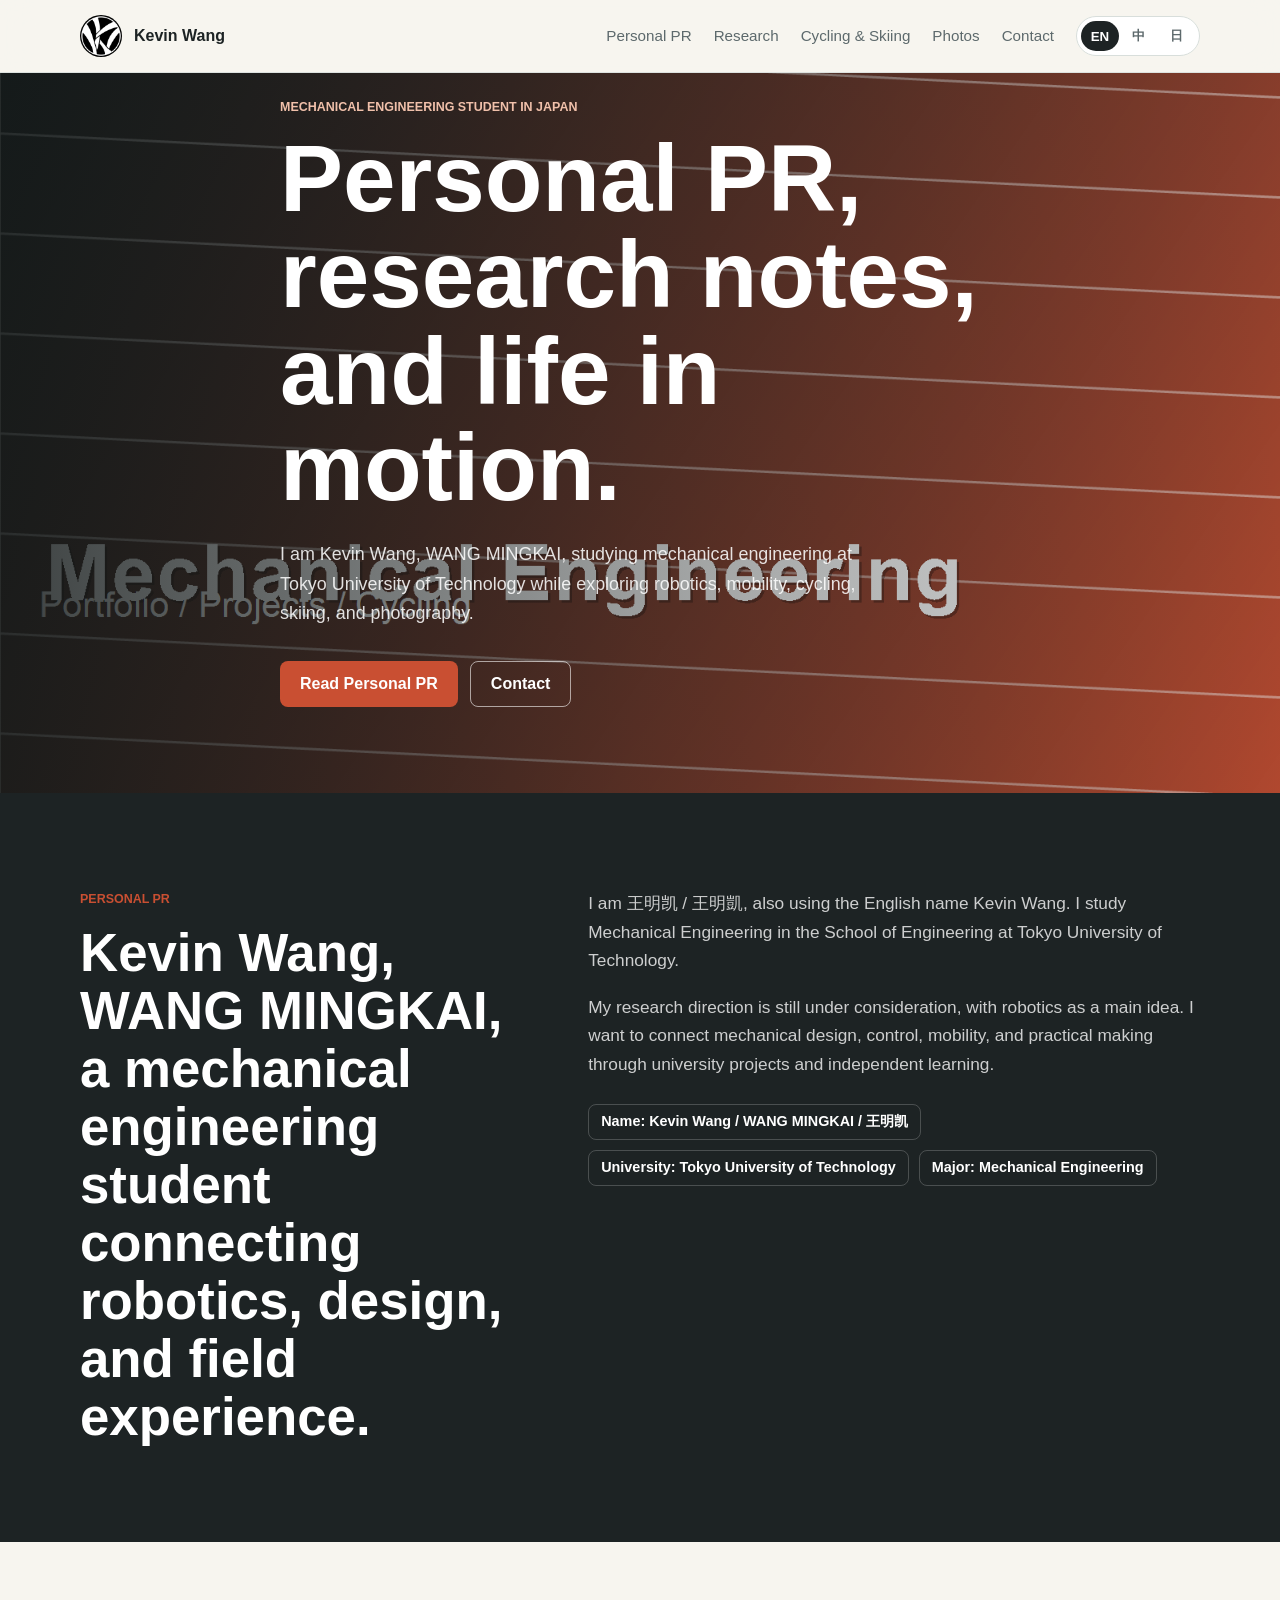
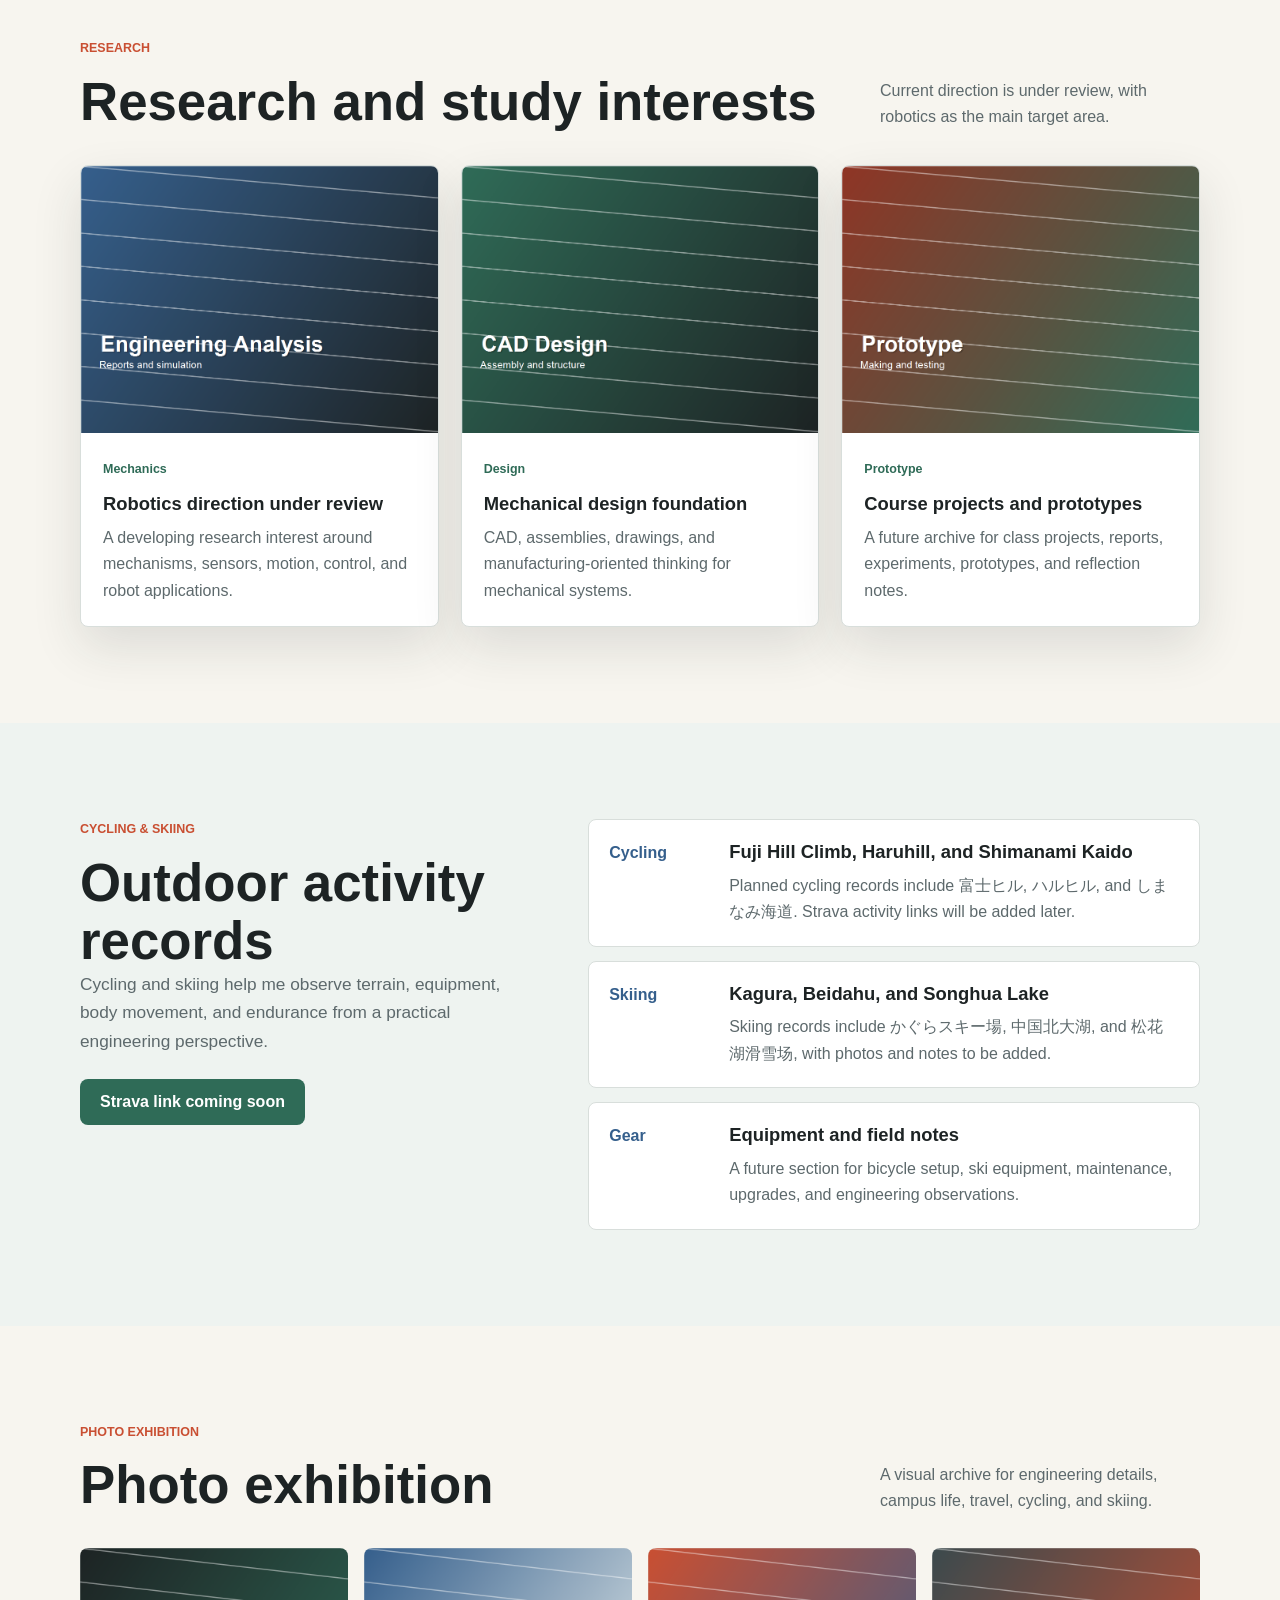
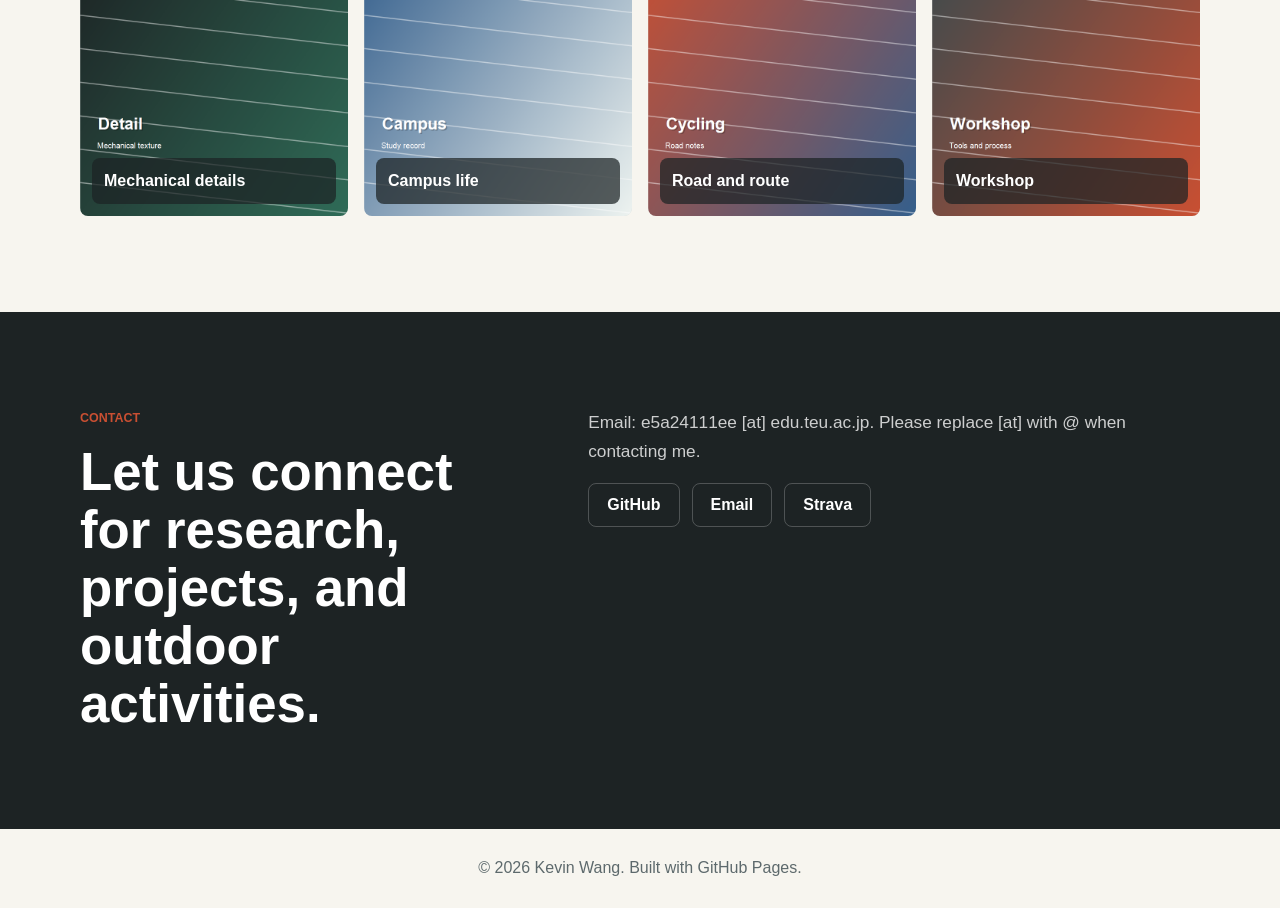
==== index.html @ 4a028463 "Add custom website icon" ====
<!DOCTYPE html>
<html lang="en">
<head>
  <meta charset="UTF-8">
  <meta name="viewport" content="width=device-width, initial-scale=1.0">
  <meta name="description" content="Kevin Wang WANG MINGKAI's personal PR site for mechanical engineering, robotics interests, cycling, skiing, photography, and contact information.">
  <title>Kevin Wang | Mechanical Engineering Student</title>
  <link rel="icon" type="image/png" sizes="32x32" href="assets/images/favicon.png">
  <link rel="apple-touch-icon" sizes="180x180" href="assets/images/apple-touch-icon.png">
  <link rel="stylesheet" href="assets/css/styles.css">
</head>
<body>
  <header class="site-header">
    <nav class="nav" aria-label="Main navigation">
      <a class="brand" href="#home" aria-label="Kevin Wang home">
        <span class="brand-mark"><img src="assets/images/site-icon.png" alt=""></span>
        <span class="brand-text">Kevin Wang</span>
      </a>
      <button class="nav-toggle" type="button" aria-expanded="false" aria-controls="nav-menu" aria-label="Open navigation">
        <span></span>
        <span></span>
        <span></span>
      </button>
      <div class="nav-menu" id="nav-menu">
        <a href="#pr" data-i18n="nav.pr">Personal PR</a>
        <a href="#research" data-i18n="nav.research">Research</a>
        <a href="#activity" data-i18n="nav.activity">Cycling & Skiing</a>
        <a href="#photos" data-i18n="nav.photos">Photos</a>
        <a href="#contact" data-i18n="nav.contact">Contact</a>
        <div class="language-switcher" aria-label="Language selector">
          <button class="lang-button active" type="button" data-lang="en">EN</button>
          <button class="lang-button" type="button" data-lang="zh">中</button>
          <button class="lang-button" type="button" data-lang="ja">日</button>
        </div>
      </div>
    </nav>
  </header>

  <main>
    <section class="hero" id="home">
      <div class="hero-media" aria-hidden="true">
        <img src="assets/images/hero-mechanical-cycling.png" alt="">
      </div>
      <div class="hero-content">
        <p class="eyebrow" data-i18n="hero.eyebrow">Mechanical Engineering Student in Japan</p>
        <h1 data-i18n="hero.title">Personal PR, research notes, and life in motion.</h1>
        <p class="hero-copy" data-i18n="hero.copy">I am Kevin Wang, WANG MINGKAI, studying mechanical engineering at Tokyo University of Technology while exploring robotics, mobility, cycling, skiing, and photography.</p>
        <div class="hero-actions">
          <a class="button primary" href="#pr" data-i18n="hero.primary">Read Personal PR</a>
          <a class="button secondary" href="#contact" data-i18n="hero.secondary">Contact</a>
        </div>
      </div>
    </section>

    <section class="section-band" id="pr">
      <div class="section-inner pr-layout">
        <div>
          <p class="section-kicker" data-i18n="pr.kicker">Personal PR</p>
          <h2 data-i18n="pr.title">Kevin Wang, WANG MINGKAI, a mechanical engineering student connecting robotics, design, and field experience.</h2>
        </div>
        <div class="pr-copy">
          <p data-i18n="pr.body1">I am 王明凯 / 王明凱, also using the English name Kevin Wang. I study Mechanical Engineering in the School of Engineering at Tokyo University of Technology.</p>
          <p data-i18n="pr.body2">My research direction is still under consideration, with robotics as a main idea. I want to connect mechanical design, control, mobility, and practical making through university projects and independent learning.</p>
          <div class="quick-facts">
            <span data-i18n="pr.fact1">Name: Kevin Wang / WANG MINGKAI / 王明凯</span>
            <span data-i18n="pr.fact2">University: Tokyo University of Technology</span>
            <span data-i18n="pr.fact3">Major: Mechanical Engineering</span>
          </div>
        </div>
      </div>
    </section>

    <section class="section" id="research">
      <div class="section-inner">
        <div class="section-heading">
          <div>
            <p class="section-kicker" data-i18n="research.kicker">Research</p>
            <h2 data-i18n="research.title">Research and study interests</h2>
          </div>
          <p class="section-note" data-i18n="research.note">Current direction is under review, with robotics as the main target area.</p>
        </div>
        <div class="project-grid">
          <article class="project-card">
            <img src="assets/images/project-analysis.png" alt="Mechanical analysis placeholder">
            <div class="card-body">
              <span class="tag" data-i18n="research.card1.tag">Mechanics</span>
              <h3 data-i18n="research.card1.title">Robotics direction under review</h3>
              <p data-i18n="research.card1.body">A developing research interest around mechanisms, sensors, motion, control, and robot applications.</p>
            </div>
          </article>
          <article class="project-card">
            <img src="assets/images/project-cad.png" alt="CAD project placeholder">
            <div class="card-body">
              <span class="tag" data-i18n="research.card2.tag">Design</span>
              <h3 data-i18n="research.card2.title">Mechanical design foundation</h3>
              <p data-i18n="research.card2.body">CAD, assemblies, drawings, and manufacturing-oriented thinking for mechanical systems.</p>
            </div>
          </article>
          <article class="project-card">
            <img src="assets/images/project-prototype.png" alt="Prototype placeholder">
            <div class="card-body">
              <span class="tag" data-i18n="research.card3.tag">Prototype</span>
              <h3 data-i18n="research.card3.title">Course projects and prototypes</h3>
              <p data-i18n="research.card3.body">A future archive for class projects, reports, experiments, prototypes, and reflection notes.</p>
            </div>
          </article>
        </div>
      </div>
    </section>

    <section class="section section-muted" id="activity">
      <div class="section-inner activity-layout">
        <div class="section-heading compact">
          <p class="section-kicker" data-i18n="activity.kicker">Cycling & Skiing</p>
          <h2 data-i18n="activity.title">Outdoor activity records</h2>
          <p data-i18n="activity.body">Cycling and skiing help me observe terrain, equipment, body movement, and endurance from a practical engineering perspective.</p>
          <a class="button link-button" href="https://www.strava.com/athletes/YOUR_STRAVA_ID" target="_blank" rel="noreferrer" data-i18n="activity.strava">Strava link coming soon</a>
        </div>
        <div class="ride-list">
          <article class="ride-item">
            <span class="ride-date">Cycling</span>
            <div>
              <h3 data-i18n="activity.cycling.title">Fuji Hill Climb, Haruhill, and Shimanami Kaido</h3>
              <p data-i18n="activity.cycling.body">Planned cycling records include 富士ヒル, ハルヒル, and しまなみ海道. Strava activity links will be added later.</p>
            </div>
          </article>
          <article class="ride-item">
            <span class="ride-date">Skiing</span>
            <div>
              <h3 data-i18n="activity.skiing.title">Kagura, Beidahu, and Songhua Lake</h3>
              <p data-i18n="activity.skiing.body">Skiing records include かぐらスキー場, 中国北大湖, and 松花湖滑雪场, with photos and notes to be added.</p>
            </div>
          </article>
          <article class="ride-item">
            <span class="ride-date">Gear</span>
            <div>
              <h3 data-i18n="activity.gear.title">Equipment and field notes</h3>
              <p data-i18n="activity.gear.body">A future section for bicycle setup, ski equipment, maintenance, upgrades, and engineering observations.</p>
            </div>
          </article>
        </div>
      </div>
    </section>

    <section class="section" id="photos">
      <div class="section-inner">
        <div class="section-heading">
          <div>
            <p class="section-kicker" data-i18n="photos.kicker">Photo Exhibition</p>
            <h2 data-i18n="photos.title">Photo exhibition</h2>
          </div>
          <p class="section-note" data-i18n="photos.note">A visual archive for engineering details, campus life, travel, cycling, and skiing.</p>
        </div>
        <div class="gallery-grid">
          <figure><img src="assets/images/gallery-detail.png" alt="Mechanical details"><figcaption data-i18n="photos.item1">Mechanical details</figcaption></figure>
          <figure><img src="assets/images/gallery-campus.png" alt="Campus life"><figcaption data-i18n="photos.item2">Campus life</figcaption></figure>
          <figure><img src="assets/images/gallery-ride.png" alt="Cycling road"><figcaption data-i18n="photos.item3">Road and route</figcaption></figure>
          <figure><img src="assets/images/gallery-workshop.png" alt="Workshop"><figcaption data-i18n="photos.item4">Workshop</figcaption></figure>
        </div>
      </div>
    </section>

    <section class="contact section-band" id="contact">
      <div class="section-inner contact-grid">
        <div>
          <p class="section-kicker" data-i18n="contact.kicker">Contact</p>
          <h2 data-i18n="contact.title">Let us connect for research, projects, and outdoor activities.</h2>
        </div>
        <div class="contact-panel">
          <p data-i18n="contact.body">Email: e5a24111ee [at] edu.teu.ac.jp. Please replace [at] with @ when contacting me.</p>
          <div class="contact-links">
            <a href="https://github.com/hjfxdxn" target="_blank" rel="noreferrer">GitHub</a>
            <a href="mailto:e5a24111ee@edu.teu.ac.jp">Email</a>
            <a href="https://www.strava.com/athletes/YOUR_STRAVA_ID" target="_blank" rel="noreferrer">Strava</a>
          </div>
        </div>
      </div>
    </section>
  </main>

  <footer class="site-footer">
    <p>© <span id="year"></span> Kevin Wang. Built with GitHub Pages.</p>
  </footer>

  <script src="assets/js/main.js"></script>
</body>
</html>
---- assets/css/styles.css ----
:root {
  --bg: #f7f5ef;
  --surface: #ffffff;
  --surface-soft: #eef3f0;
  --ink: #1d2324;
  --muted: #5d696c;
  --line: #d8dedb;
  --accent: #c94f32;
  --accent-dark: #8f3525;
  --green: #2f6b57;
  --blue: #355f8c;
  --shadow: 0 20px 50px rgba(32, 39, 38, 0.12);
}

* {
  box-sizing: border-box;
}

html {
  scroll-behavior: smooth;
}

body {
  margin: 0;
  background: var(--bg);
  color: var(--ink);
  font-family: Inter, "Noto Sans SC", "Noto Sans JP", "Hiragino Sans", "Microsoft YaHei", Arial, sans-serif;
  line-height: 1.65;
}

img {
  display: block;
  max-width: 100%;
}

a {
  color: inherit;
  text-decoration: none;
}

.site-header {
  position: sticky;
  top: 0;
  z-index: 20;
  background: rgba(247, 245, 239, 0.9);
  border-bottom: 1px solid rgba(216, 222, 219, 0.8);
  backdrop-filter: blur(16px);
}

.nav {
  display: flex;
  align-items: center;
  justify-content: space-between;
  width: min(1120px, calc(100% - 32px));
  min-height: 72px;
  margin: 0 auto;
}

.brand {
  display: inline-flex;
  align-items: center;
  gap: 12px;
  font-weight: 800;
}

.brand-mark {
  display: grid;
  width: 42px;
  height: 42px;
  overflow: hidden;
  place-items: center;
  border-radius: 50%;
  background: var(--ink);
  color: #fff;
  font-size: 0.9rem;
}

.brand-mark img {
  width: 100%;
  height: 100%;
  object-fit: cover;
}

.brand-text {
  white-space: nowrap;
}

.nav-menu {
  display: flex;
  align-items: center;
  gap: 22px;
  color: var(--muted);
  font-size: 0.95rem;
}

.nav-menu a:hover {
  color: var(--ink);
}

.language-switcher {
  display: inline-flex;
  padding: 4px;
  border: 1px solid var(--line);
  border-radius: 999px;
  background: var(--surface);
}

.lang-button {
  min-width: 38px;
  height: 30px;
  border: 0;
  border-radius: 999px;
  background: transparent;
  color: var(--muted);
  cursor: pointer;
  font-weight: 700;
}

.lang-button.active {
  background: var(--ink);
  color: #fff;
}

.nav-toggle {
  display: none;
  width: 42px;
  height: 42px;
  border: 1px solid var(--line);
  border-radius: 8px;
  background: var(--surface);
}

.nav-toggle span {
  display: block;
  width: 18px;
  height: 2px;
  margin: 4px auto;
  background: var(--ink);
}

.hero {
  position: relative;
  display: grid;
  min-height: 720px;
  overflow: hidden;
  place-items: end start;
  isolation: isolate;
}

.hero-media {
  position: absolute;
  inset: 0;
  z-index: -2;
}

.hero-media img {
  width: 100%;
  height: 100%;
  object-fit: cover;
}

.hero::after {
  position: absolute;
  inset: 0;
  z-index: -1;
  content: "";
  background: linear-gradient(90deg, rgba(18, 24, 24, 0.82), rgba(18, 24, 24, 0.42), rgba(18, 24, 24, 0.12));
}

.hero-content {
  width: min(720px, calc(100% - 32px));
  margin: 0 auto 86px;
  color: #fff;
}

.eyebrow,
.section-kicker {
  margin: 0 0 14px;
  color: var(--accent);
  font-size: 0.78rem;
  font-weight: 900;
  letter-spacing: 0;
  text-transform: uppercase;
}

.hero .eyebrow {
  color: #f0c0aa;
}

h1,
h2,
h3,
p {
  overflow-wrap: anywhere;
}

h1 {
  max-width: 12em;
  margin: 0;
  font-size: clamp(2.8rem, 9vw, 5.9rem);
  line-height: 1.02;
  letter-spacing: 0;
}

h2 {
  margin: 0;
  font-size: clamp(2rem, 5vw, 3.3rem);
  line-height: 1.1;
  letter-spacing: 0;
}

h3 {
  margin: 0 0 8px;
  font-size: 1.15rem;
  line-height: 1.35;
}

.hero-copy {
  max-width: 620px;
  margin: 24px 0 0;
  color: rgba(255, 255, 255, 0.86);
  font-size: 1.12rem;
}

.hero-actions {
  display: flex;
  flex-wrap: wrap;
  gap: 12px;
  margin-top: 32px;
}

.button {
  display: inline-flex;
  align-items: center;
  justify-content: center;
  min-height: 46px;
  padding: 0 20px;
  border-radius: 8px;
  font-weight: 800;
}

.button.primary {
  background: var(--accent);
  color: #fff;
}

.button.secondary {
  border: 1px solid rgba(255, 255, 255, 0.58);
  color: #fff;
}

.section,
.section-band {
  padding: 96px 0;
}

.section-inner {
  width: min(1120px, calc(100% - 32px));
  margin: 0 auto;
}

.section-band {
  background: var(--ink);
  color: #fff;
}

.pr-layout,
.contact-grid,
.activity-layout {
  display: grid;
  grid-template-columns: minmax(0, 0.85fr) minmax(0, 1.15fr);
  gap: 56px;
  align-items: start;
}

.pr-copy p,
.activity-layout > .section-heading p:last-of-type,
.contact-panel p {
  margin: 0;
  color: rgba(255, 255, 255, 0.78);
  font-size: 1.08rem;
}

.pr-copy {
  display: grid;
  gap: 18px;
}

.quick-facts {
  display: flex;
  flex-wrap: wrap;
  gap: 10px;
  margin-top: 8px;
}

.quick-facts span {
  display: inline-flex;
  min-height: 36px;
  align-items: center;
  padding: 0 12px;
  border: 1px solid rgba(255, 255, 255, 0.2);
  border-radius: 8px;
  color: #fff;
  font-size: 0.9rem;
  font-weight: 800;
}

.section-heading {
  display: flex;
  align-items: end;
  justify-content: space-between;
  gap: 24px;
  margin-bottom: 34px;
}

.section-heading.compact {
  display: block;
  margin-bottom: 0;
}

.section-note {
  max-width: 320px;
  margin: 0;
  color: var(--muted);
}

.section-muted {
  background: var(--surface-soft);
}

.project-grid {
  display: grid;
  grid-template-columns: repeat(3, minmax(0, 1fr));
  gap: 22px;
}

.project-card {
  overflow: hidden;
  border: 1px solid var(--line);
  border-radius: 8px;
  background: var(--surface);
  box-shadow: var(--shadow);
}

.project-card img {
  width: 100%;
  aspect-ratio: 4 / 3;
  object-fit: cover;
}

.card-body {
  padding: 22px;
}

.tag {
  display: inline-block;
  margin-bottom: 12px;
  color: var(--green);
  font-size: 0.78rem;
  font-weight: 900;
}

.card-body p,
.ride-item p {
  margin: 0;
  color: var(--muted);
}

.gallery-grid {
  display: grid;
  grid-template-columns: repeat(4, minmax(0, 1fr));
  gap: 16px;
}

.gallery-grid figure {
  position: relative;
  min-height: 220px;
  margin: 0;
  overflow: hidden;
  border-radius: 8px;
  background: #d8dedb;
}

.gallery-grid img {
  width: 100%;
  height: 100%;
  min-height: 220px;
  object-fit: cover;
  transition: transform 0.25s ease;
}

.gallery-grid figure:hover img {
  transform: scale(1.04);
}

.gallery-grid figcaption {
  position: absolute;
  right: 12px;
  bottom: 12px;
  left: 12px;
  padding: 10px 12px;
  border-radius: 8px;
  background: rgba(29, 35, 36, 0.72);
  color: #fff;
  font-weight: 800;
}

.activity-layout {
  align-items: stretch;
}

.activity-layout > .section-heading p:last-of-type {
  color: var(--muted);
}

.link-button {
  width: fit-content;
  margin-top: 24px;
  background: var(--green);
  color: #fff;
}

.ride-list {
  display: grid;
  gap: 14px;
}

.ride-item {
  display: grid;
  grid-template-columns: 98px minmax(0, 1fr);
  gap: 22px;
  padding: 20px;
  border: 1px solid var(--line);
  border-radius: 8px;
  background: var(--surface);
}

.ride-date {
  color: var(--blue);
  font-weight: 900;
}

.contact-links {
  display: flex;
  flex-wrap: wrap;
  gap: 12px;
}

.contact-panel {
  display: grid;
  gap: 18px;
}

.contact-links a {
  display: inline-flex;
  min-height: 44px;
  align-items: center;
  justify-content: center;
  padding: 0 18px;
  border: 1px solid rgba(255, 255, 255, 0.22);
  border-radius: 8px;
  color: #fff;
  font-weight: 800;
}

.site-footer {
  padding: 26px 16px;
  color: var(--muted);
  text-align: center;
}

.site-footer p {
  margin: 0;
}

@media (max-width: 860px) {
  .nav-toggle {
    display: inline-block;
  }

  .nav-menu {
    position: absolute;
    top: 72px;
    right: 16px;
    left: 16px;
    display: none;
    flex-direction: column;
    align-items: stretch;
    gap: 4px;
    padding: 14px;
    border: 1px solid var(--line);
    border-radius: 8px;
    background: var(--surface);
    box-shadow: var(--shadow);
  }

  .nav-menu.open {
    display: flex;
  }

  .nav-menu a {
    padding: 10px 8px;
  }

  .language-switcher {
    align-self: flex-start;
    margin-top: 8px;
  }

  .hero {
    min-height: 650px;
  }

  .hero::after {
    background: linear-gradient(180deg, rgba(18, 24, 24, 0.4), rgba(18, 24, 24, 0.86));
  }

  .hero-content {
    margin-bottom: 52px;
  }

  .pr-layout,
  .contact-grid,
  .activity-layout {
    grid-template-columns: 1fr;
    gap: 28px;
  }

  .project-grid,
  .gallery-grid {
    grid-template-columns: repeat(2, minmax(0, 1fr));
  }
}

@media (max-width: 560px) {
  .brand-text {
    display: none;
  }

  .section,
  .section-band {
    padding: 68px 0;
  }

  .project-grid,
  .gallery-grid {
    grid-template-columns: 1fr;
  }

  .ride-item {
    grid-template-columns: 1fr;
    gap: 8px;
  }
}
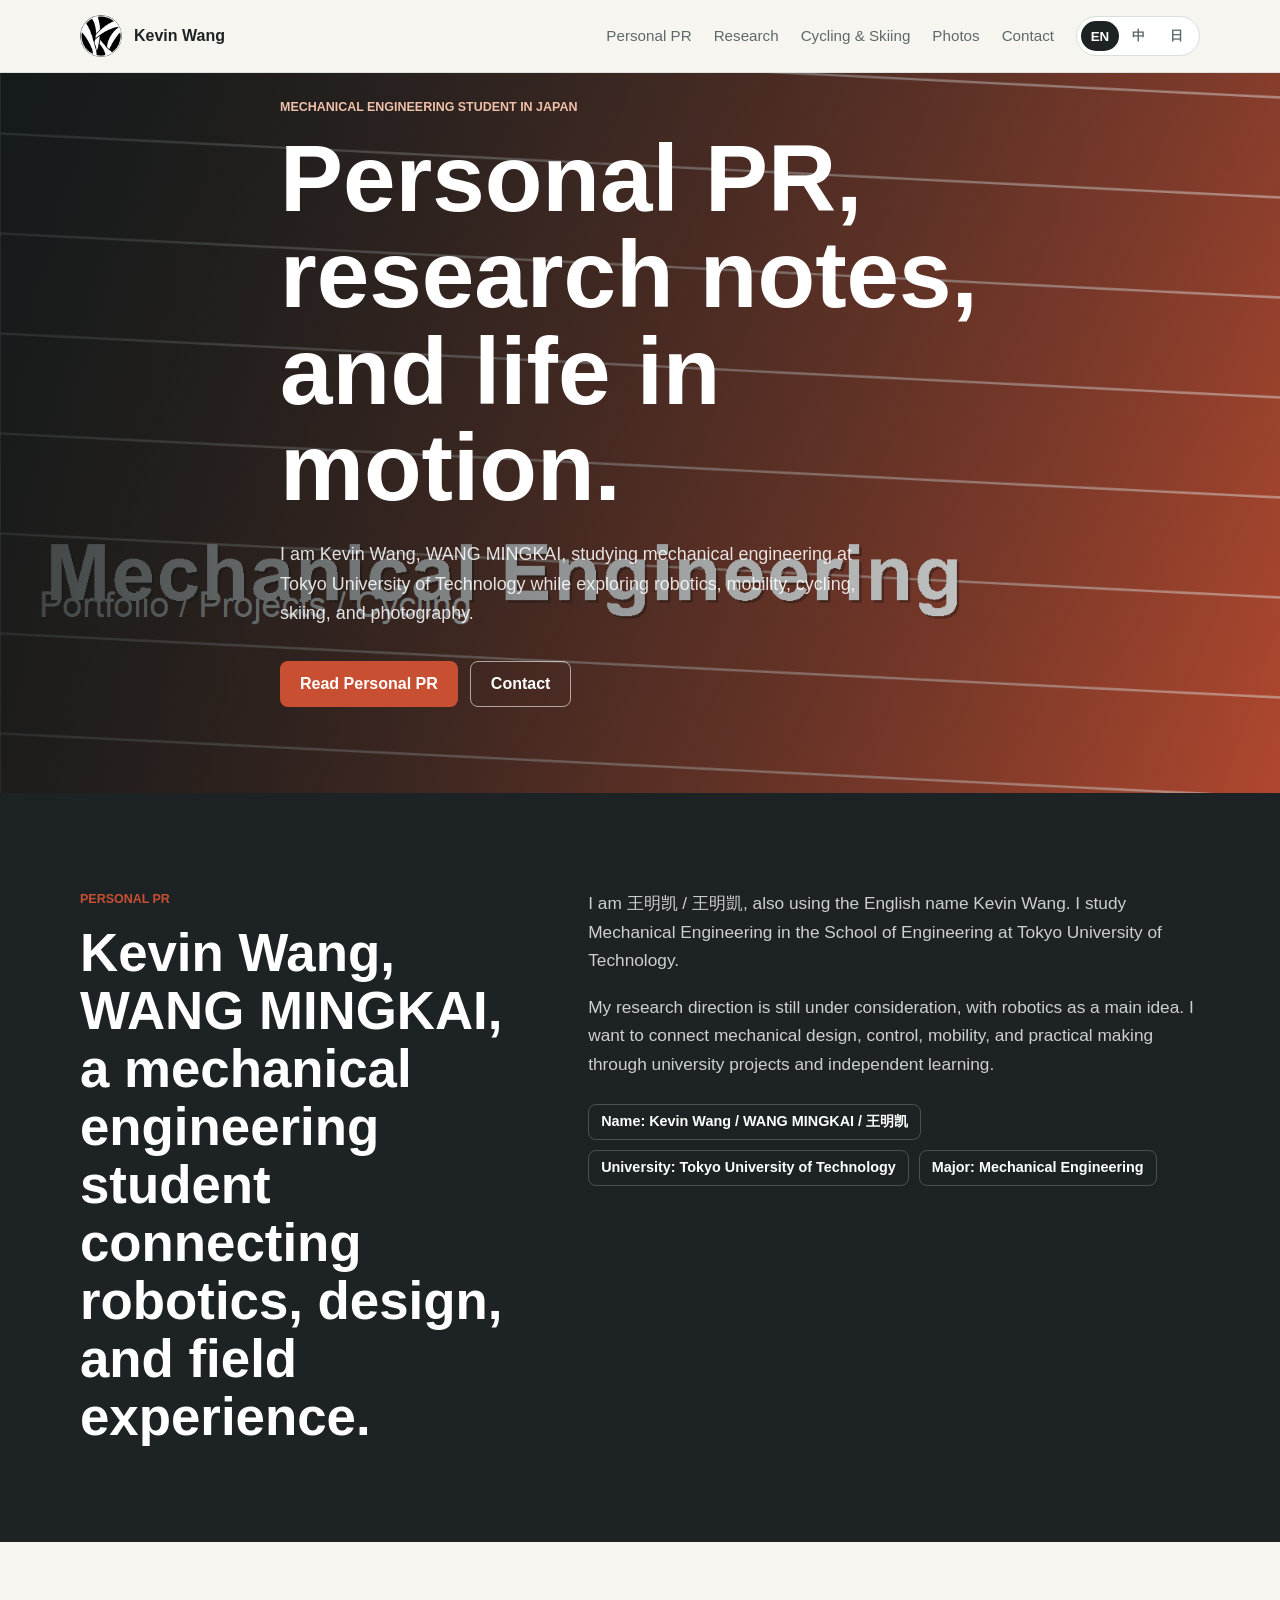
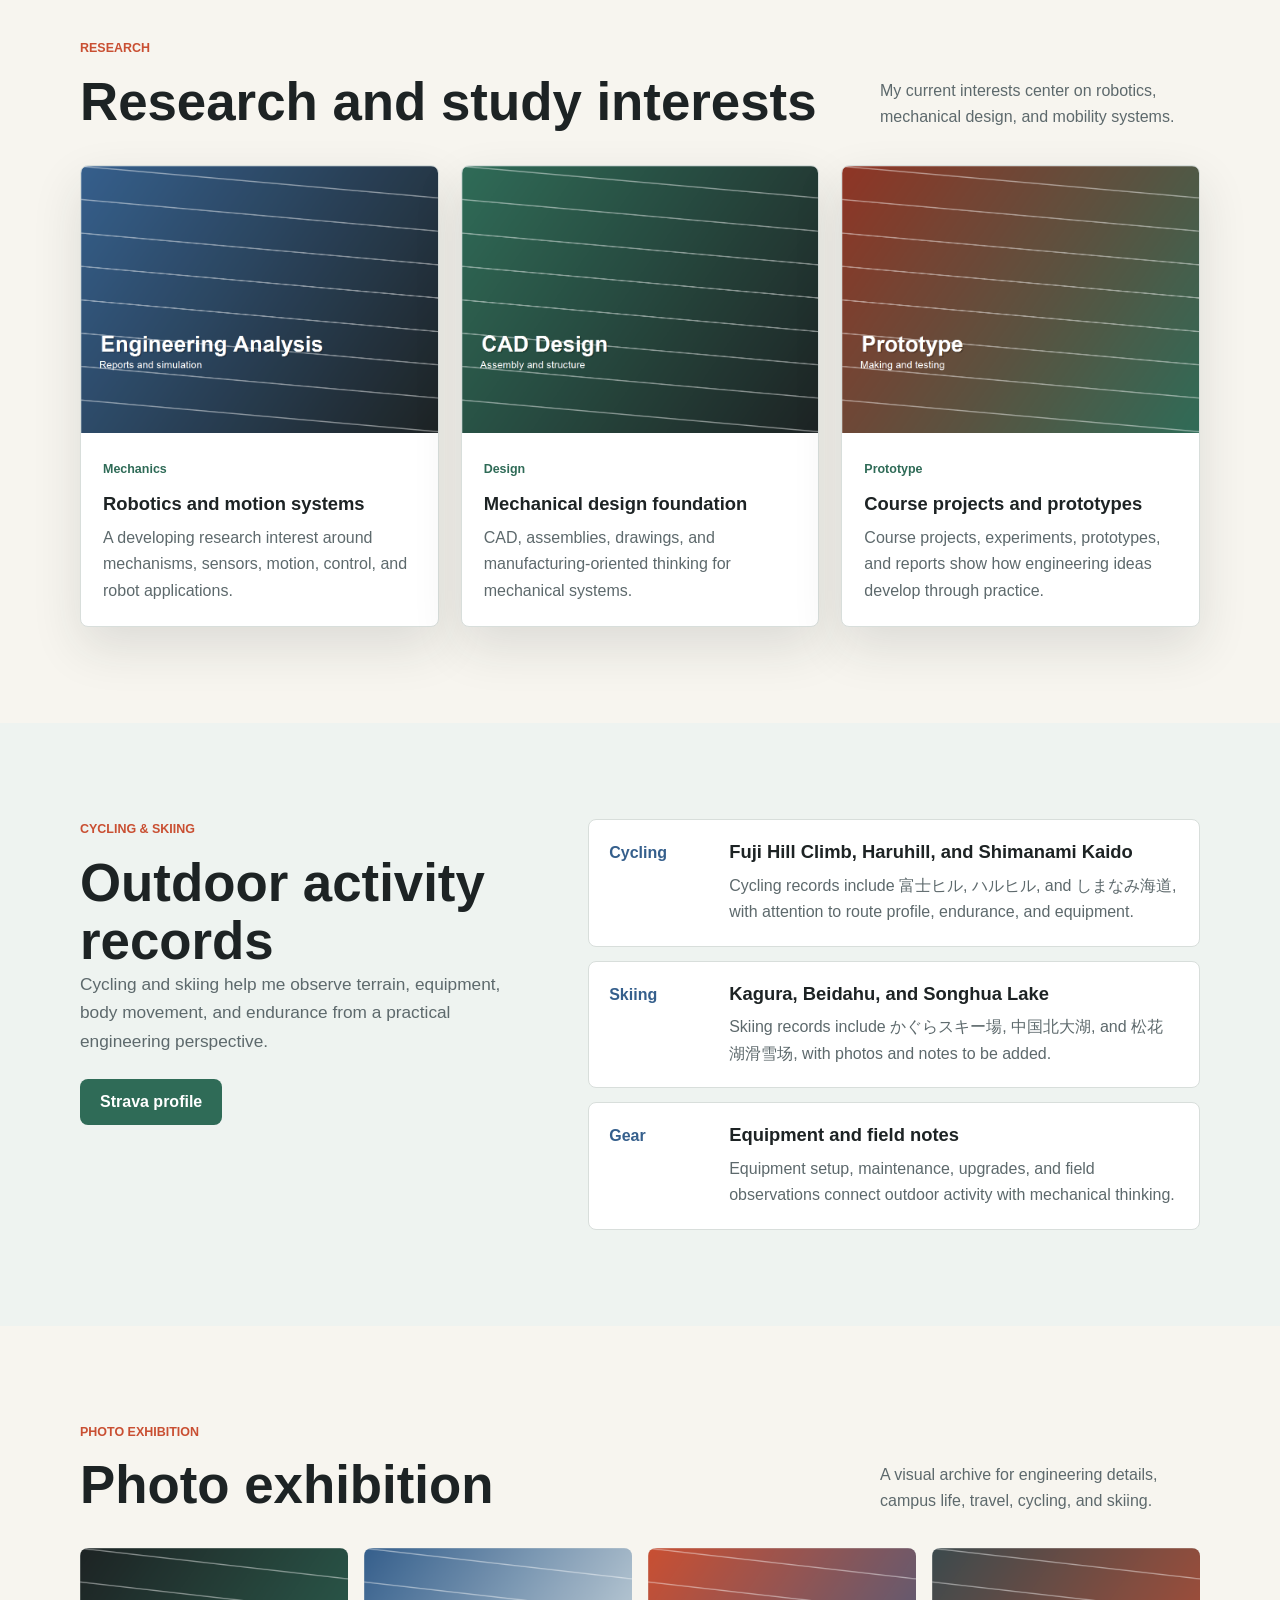
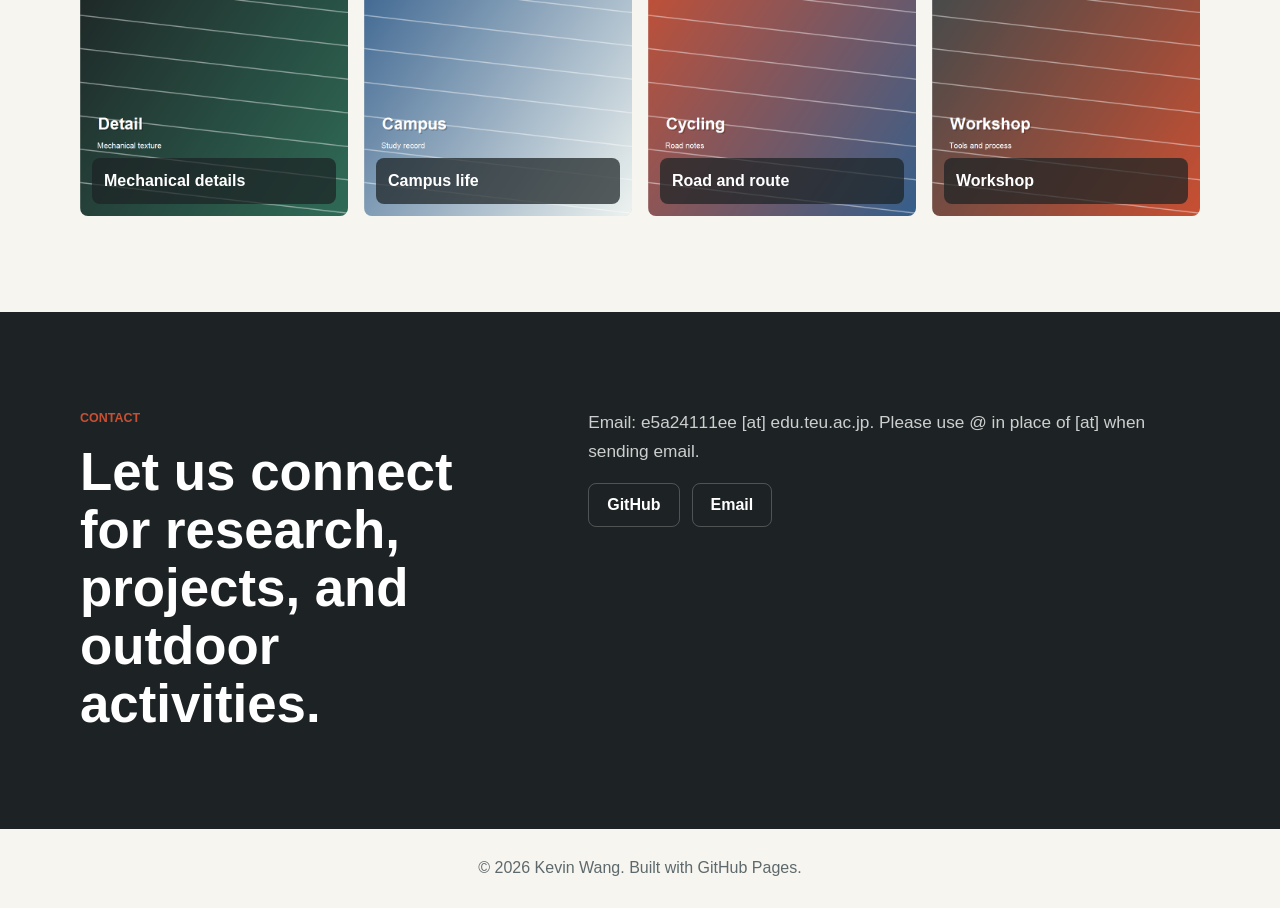
==== commit 8d3392bb: "Polish public website copy" ====
--- a/index.html
+++ b/index.html
@@ -77,19 +77,19 @@
             <p class="section-kicker" data-i18n="research.kicker">Research</p>
             <h2 data-i18n="research.title">Research and study interests</h2>
           </div>
-          <p class="section-note" data-i18n="research.note">Current direction is under review, with robotics as the main target area.</p>
+          <p class="section-note" data-i18n="research.note">My current interests center on robotics, mechanical design, and mobility systems.</p>
         </div>
         <div class="project-grid">
           <article class="project-card">
-            <img src="assets/images/project-analysis.png" alt="Mechanical analysis placeholder">
+            <img src="assets/images/project-analysis.png" alt="Mechanical and robotics research visual">
             <div class="card-body">
               <span class="tag" data-i18n="research.card1.tag">Mechanics</span>
-              <h3 data-i18n="research.card1.title">Robotics direction under review</h3>
+              <h3 data-i18n="research.card1.title">Robotics and motion systems</h3>
               <p data-i18n="research.card1.body">A developing research interest around mechanisms, sensors, motion, control, and robot applications.</p>
             </div>
           </article>
           <article class="project-card">
-            <img src="assets/images/project-cad.png" alt="CAD project placeholder">
+            <img src="assets/images/project-cad.png" alt="CAD and mechanical design visual">
             <div class="card-body">
               <span class="tag" data-i18n="research.card2.tag">Design</span>
               <h3 data-i18n="research.card2.title">Mechanical design foundation</h3>
@@ -97,11 +97,11 @@
             </div>
           </article>
           <article class="project-card">
-            <img src="assets/images/project-prototype.png" alt="Prototype placeholder">
+            <img src="assets/images/project-prototype.png" alt="Prototype and testing visual">
             <div class="card-body">
               <span class="tag" data-i18n="research.card3.tag">Prototype</span>
               <h3 data-i18n="research.card3.title">Course projects and prototypes</h3>
-              <p data-i18n="research.card3.body">A future archive for class projects, reports, experiments, prototypes, and reflection notes.</p>
+              <p data-i18n="research.card3.body">Course projects, experiments, prototypes, and reports show how engineering ideas develop through practice.</p>
             </div>
           </article>
         </div>
@@ -114,14 +114,14 @@
           <p class="section-kicker" data-i18n="activity.kicker">Cycling & Skiing</p>
           <h2 data-i18n="activity.title">Outdoor activity records</h2>
           <p data-i18n="activity.body">Cycling and skiing help me observe terrain, equipment, body movement, and endurance from a practical engineering perspective.</p>
-          <a class="button link-button" href="https://www.strava.com/athletes/YOUR_STRAVA_ID" target="_blank" rel="noreferrer" data-i18n="activity.strava">Strava link coming soon</a>
+          <span class="button link-button status-button" data-i18n="activity.strava">Strava profile</span>
         </div>
         <div class="ride-list">
           <article class="ride-item">
             <span class="ride-date">Cycling</span>
             <div>
               <h3 data-i18n="activity.cycling.title">Fuji Hill Climb, Haruhill, and Shimanami Kaido</h3>
-              <p data-i18n="activity.cycling.body">Planned cycling records include 富士ヒル, ハルヒル, and しまなみ海道. Strava activity links will be added later.</p>
+              <p data-i18n="activity.cycling.body">Cycling records include 富士ヒル, ハルヒル, and しまなみ海道, with attention to route profile, endurance, and equipment.</p>
             </div>
           </article>
           <article class="ride-item">
@@ -135,7 +135,7 @@
             <span class="ride-date">Gear</span>
             <div>
               <h3 data-i18n="activity.gear.title">Equipment and field notes</h3>
-              <p data-i18n="activity.gear.body">A future section for bicycle setup, ski equipment, maintenance, upgrades, and engineering observations.</p>
+              <p data-i18n="activity.gear.body">Equipment setup, maintenance, upgrades, and field observations connect outdoor activity with mechanical thinking.</p>
             </div>
           </article>
         </div>
@@ -167,11 +167,10 @@
           <h2 data-i18n="contact.title">Let us connect for research, projects, and outdoor activities.</h2>
         </div>
         <div class="contact-panel">
-          <p data-i18n="contact.body">Email: e5a24111ee [at] edu.teu.ac.jp. Please replace [at] with @ when contacting me.</p>
+          <p data-i18n="contact.body">Email: e5a24111ee [at] edu.teu.ac.jp. Please use @ in place of [at] when sending email.</p>
           <div class="contact-links">
             <a href="https://github.com/hjfxdxn" target="_blank" rel="noreferrer">GitHub</a>
             <a href="mailto:e5a24111ee@edu.teu.ac.jp">Email</a>
-            <a href="https://www.strava.com/athletes/YOUR_STRAVA_ID" target="_blank" rel="noreferrer">Strava</a>
           </div>
         </div>
       </div>
--- a/assets/css/styles.css
+++ b/assets/css/styles.css
@@ -70,7 +70,7 @@
   overflow: hidden;
   place-items: center;
   border-radius: 50%;
-  background: var(--ink);
+  background: transparent;
   color: #fff;
   font-size: 0.9rem;
 }
@@ -78,7 +78,7 @@
 .brand-mark img {
   width: 100%;
   height: 100%;
-  object-fit: cover;
+  object-fit: contain;
 }
 
 .brand-text {
@@ -418,6 +418,10 @@
   margin-top: 24px;
   background: var(--green);
   color: #fff;
+}
+
+.status-button {
+  cursor: default;
 }
 
 .ride-list {
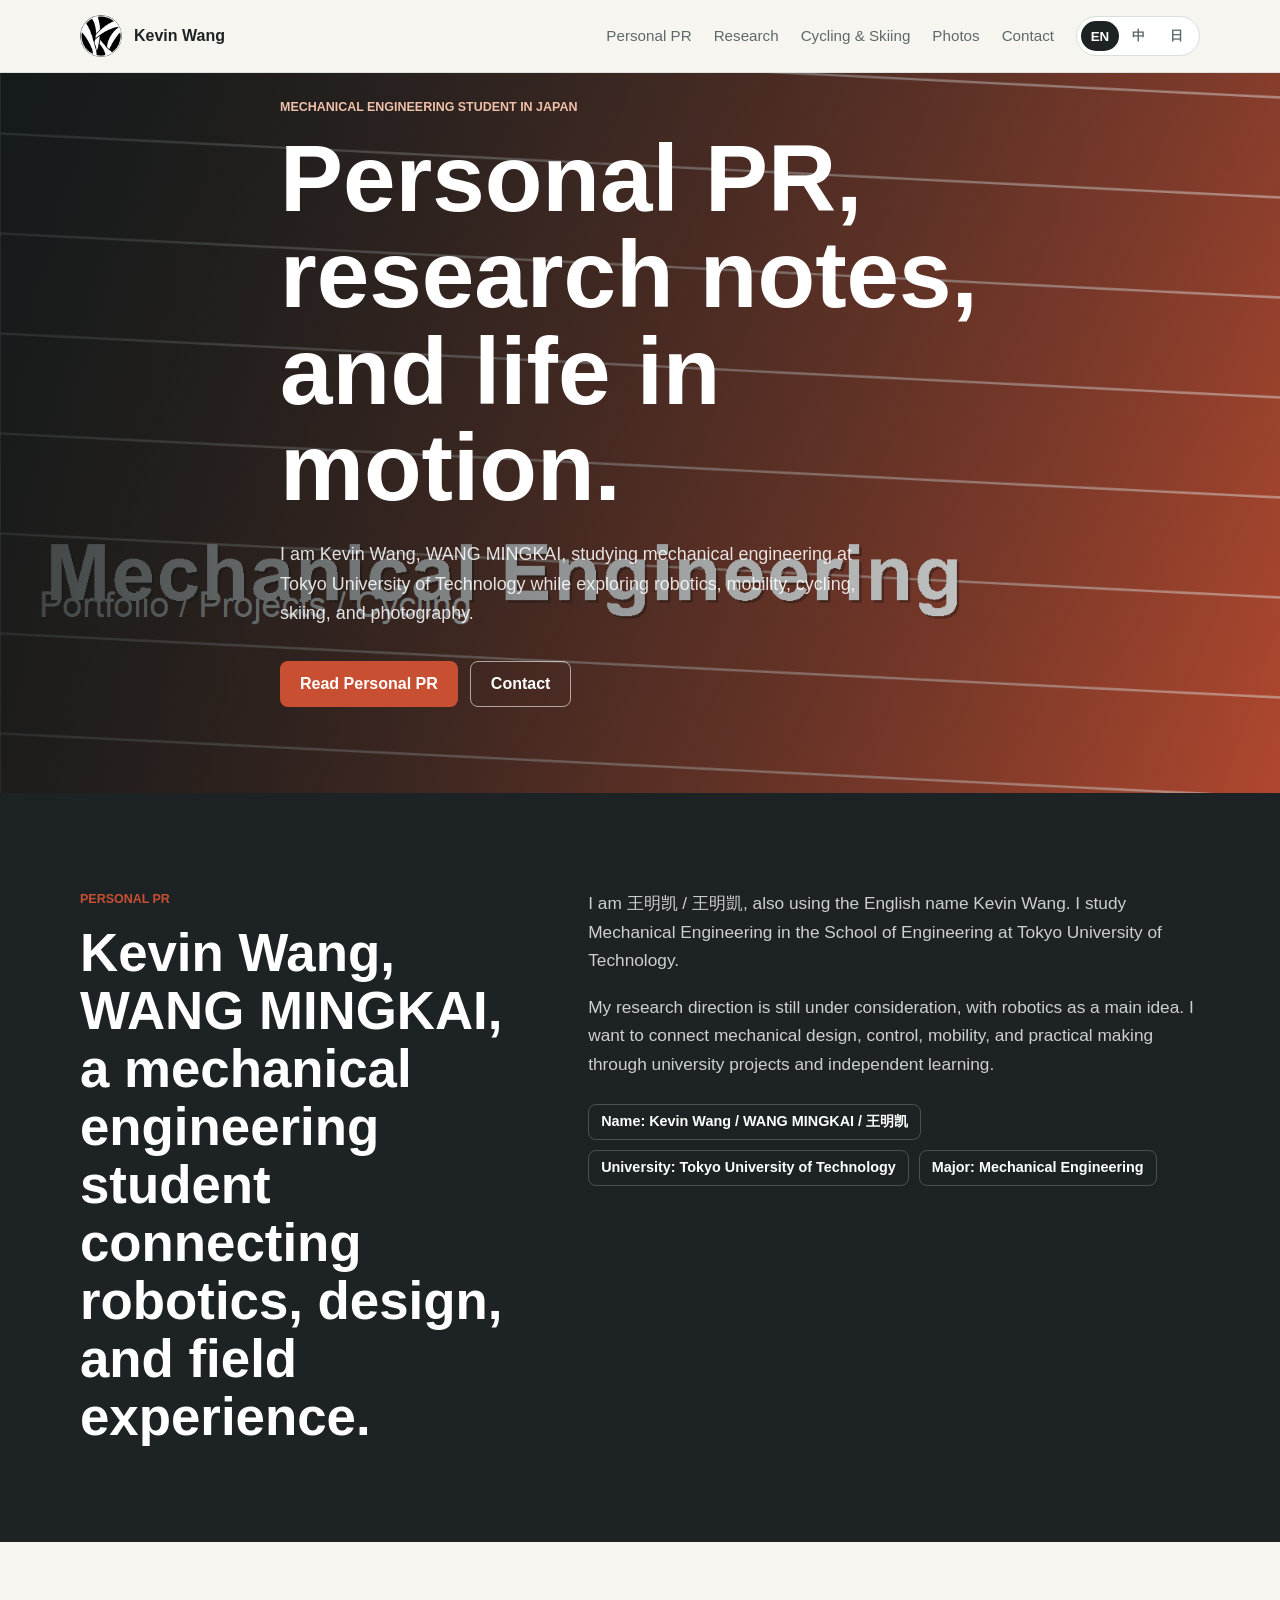
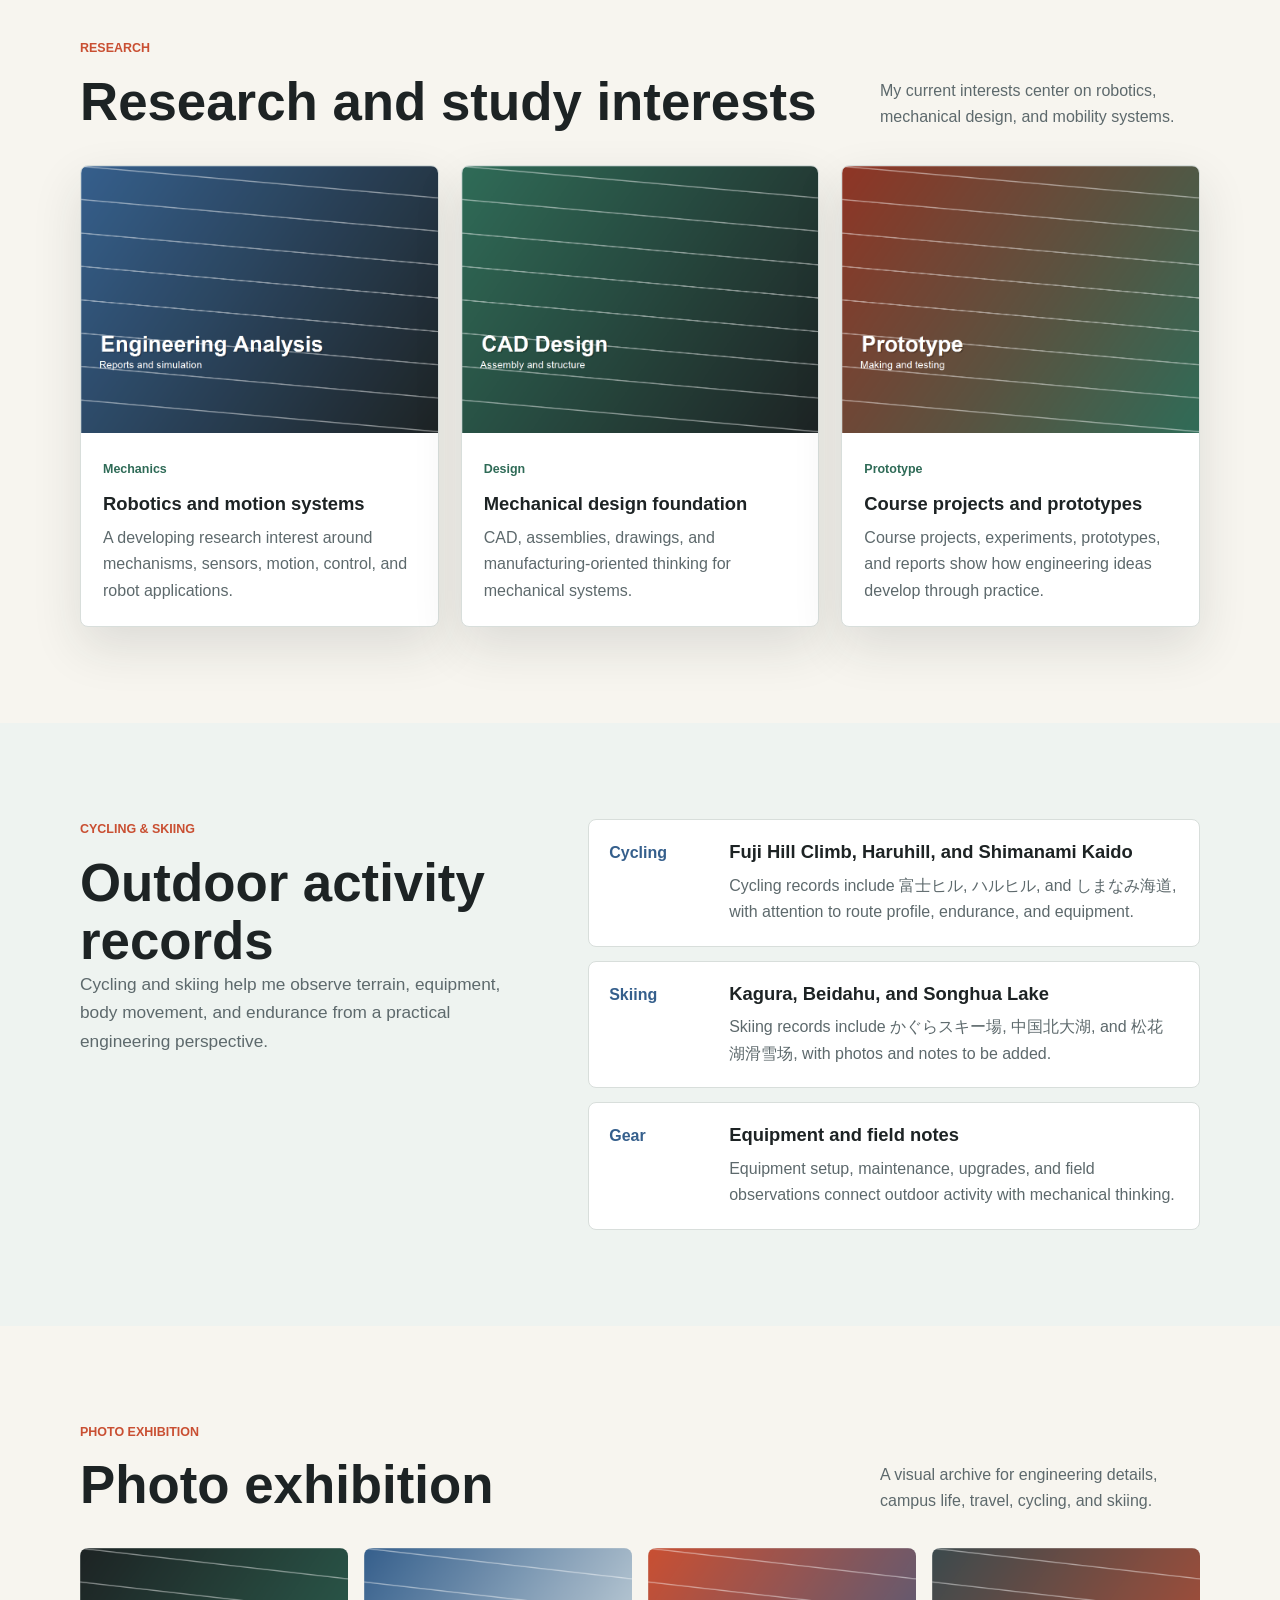
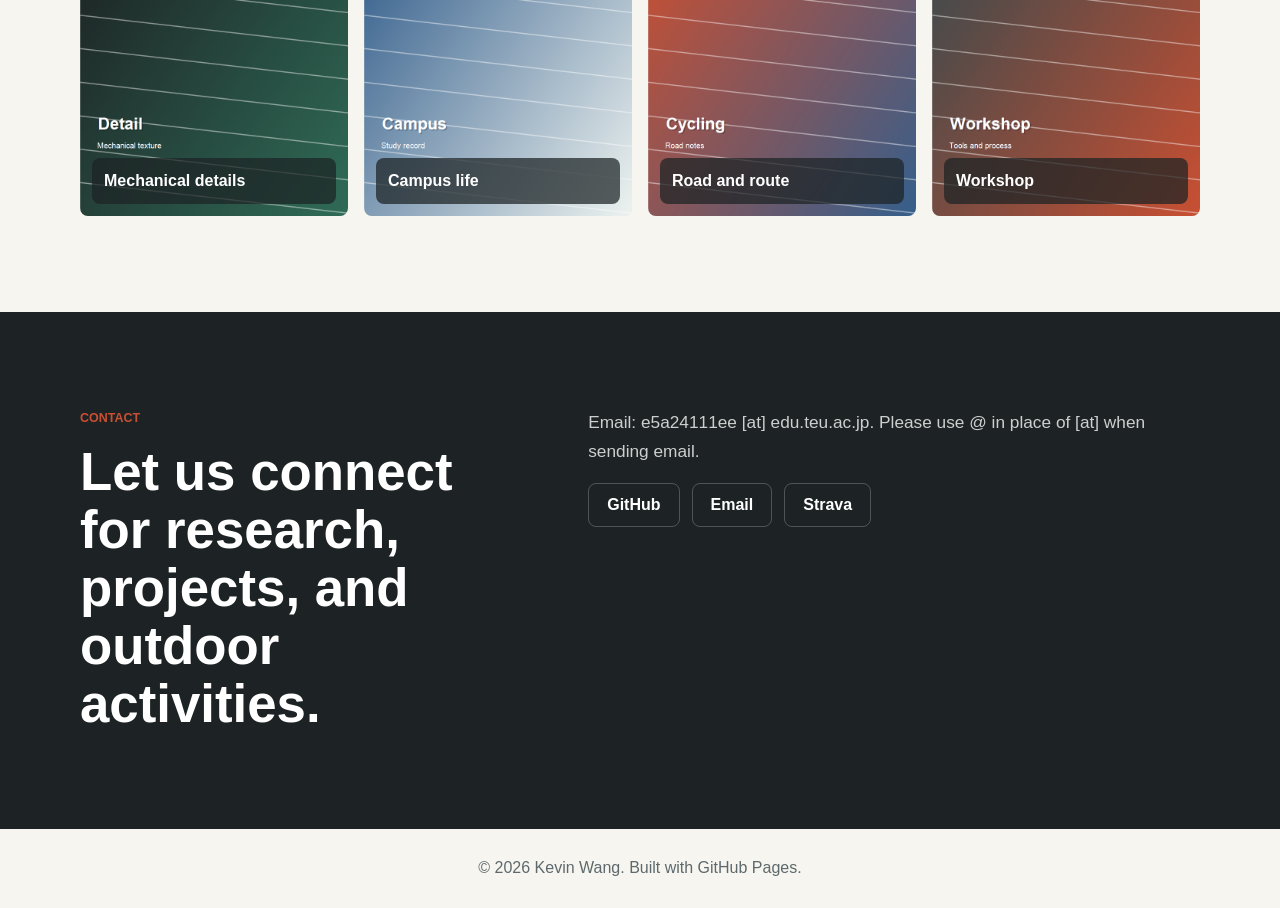
==== commit 75120b33: "Add Strava profile link" ====
--- a/index.html
+++ b/index.html
@@ -114,7 +114,9 @@
           <p class="section-kicker" data-i18n="activity.kicker">Cycling & Skiing</p>
           <h2 data-i18n="activity.title">Outdoor activity records</h2>
           <p data-i18n="activity.body">Cycling and skiing help me observe terrain, equipment, body movement, and endurance from a practical engineering perspective.</p>
-          <span class="button link-button status-button" data-i18n="activity.strava">Strava profile</span>
+          <a class="strava-badge strava-badge-follow" href="https://strava.com/athletes/123462810" target="_blank" rel="noreferrer" aria-label="Follow Kevin Wang on Strava">
+            <img src="https://badges.strava.com/echelon-sprite-48.png" alt="Strava">
+          </a>
         </div>
         <div class="ride-list">
           <article class="ride-item">
@@ -171,6 +173,7 @@
           <div class="contact-links">
             <a href="https://github.com/hjfxdxn" target="_blank" rel="noreferrer">GitHub</a>
             <a href="mailto:e5a24111ee@edu.teu.ac.jp">Email</a>
+            <a href="https://strava.com/athletes/123462810" target="_blank" rel="noreferrer">Strava</a>
           </div>
         </div>
       </div>
--- a/assets/css/styles.css
+++ b/assets/css/styles.css
@@ -420,8 +420,23 @@
   color: #fff;
 }
 
-.status-button {
-  cursor: default;
+.strava-badge {
+  display: inline-block;
+  width: 48px;
+  height: 48px;
+  margin-top: 24px;
+  background-image: url("https://badges.strava.com/echelon-sprite-48.png");
+  background-position: 0 0;
+  background-repeat: no-repeat;
+}
+
+.strava-badge img {
+  height: 48px;
+  visibility: hidden;
+}
+
+.strava-badge:hover {
+  background-position: 0 -63px;
 }
 
 .ride-list {
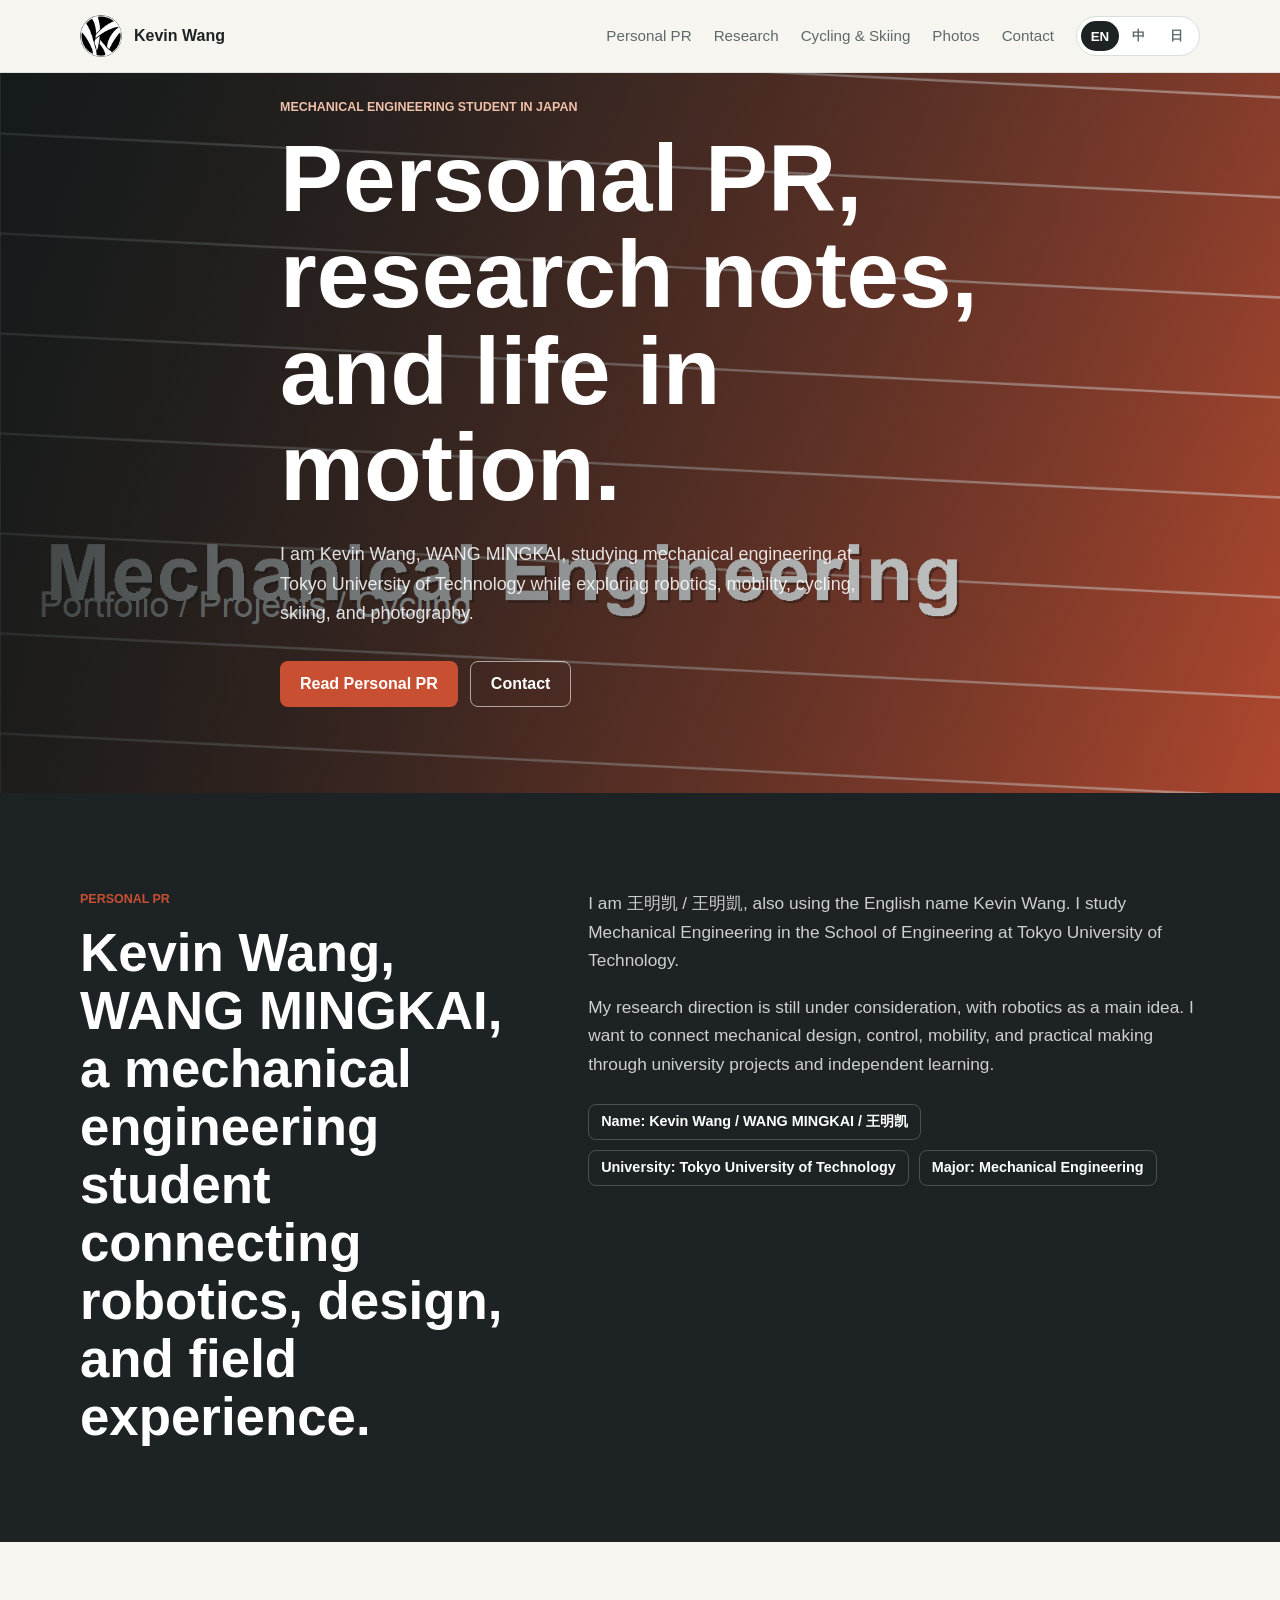
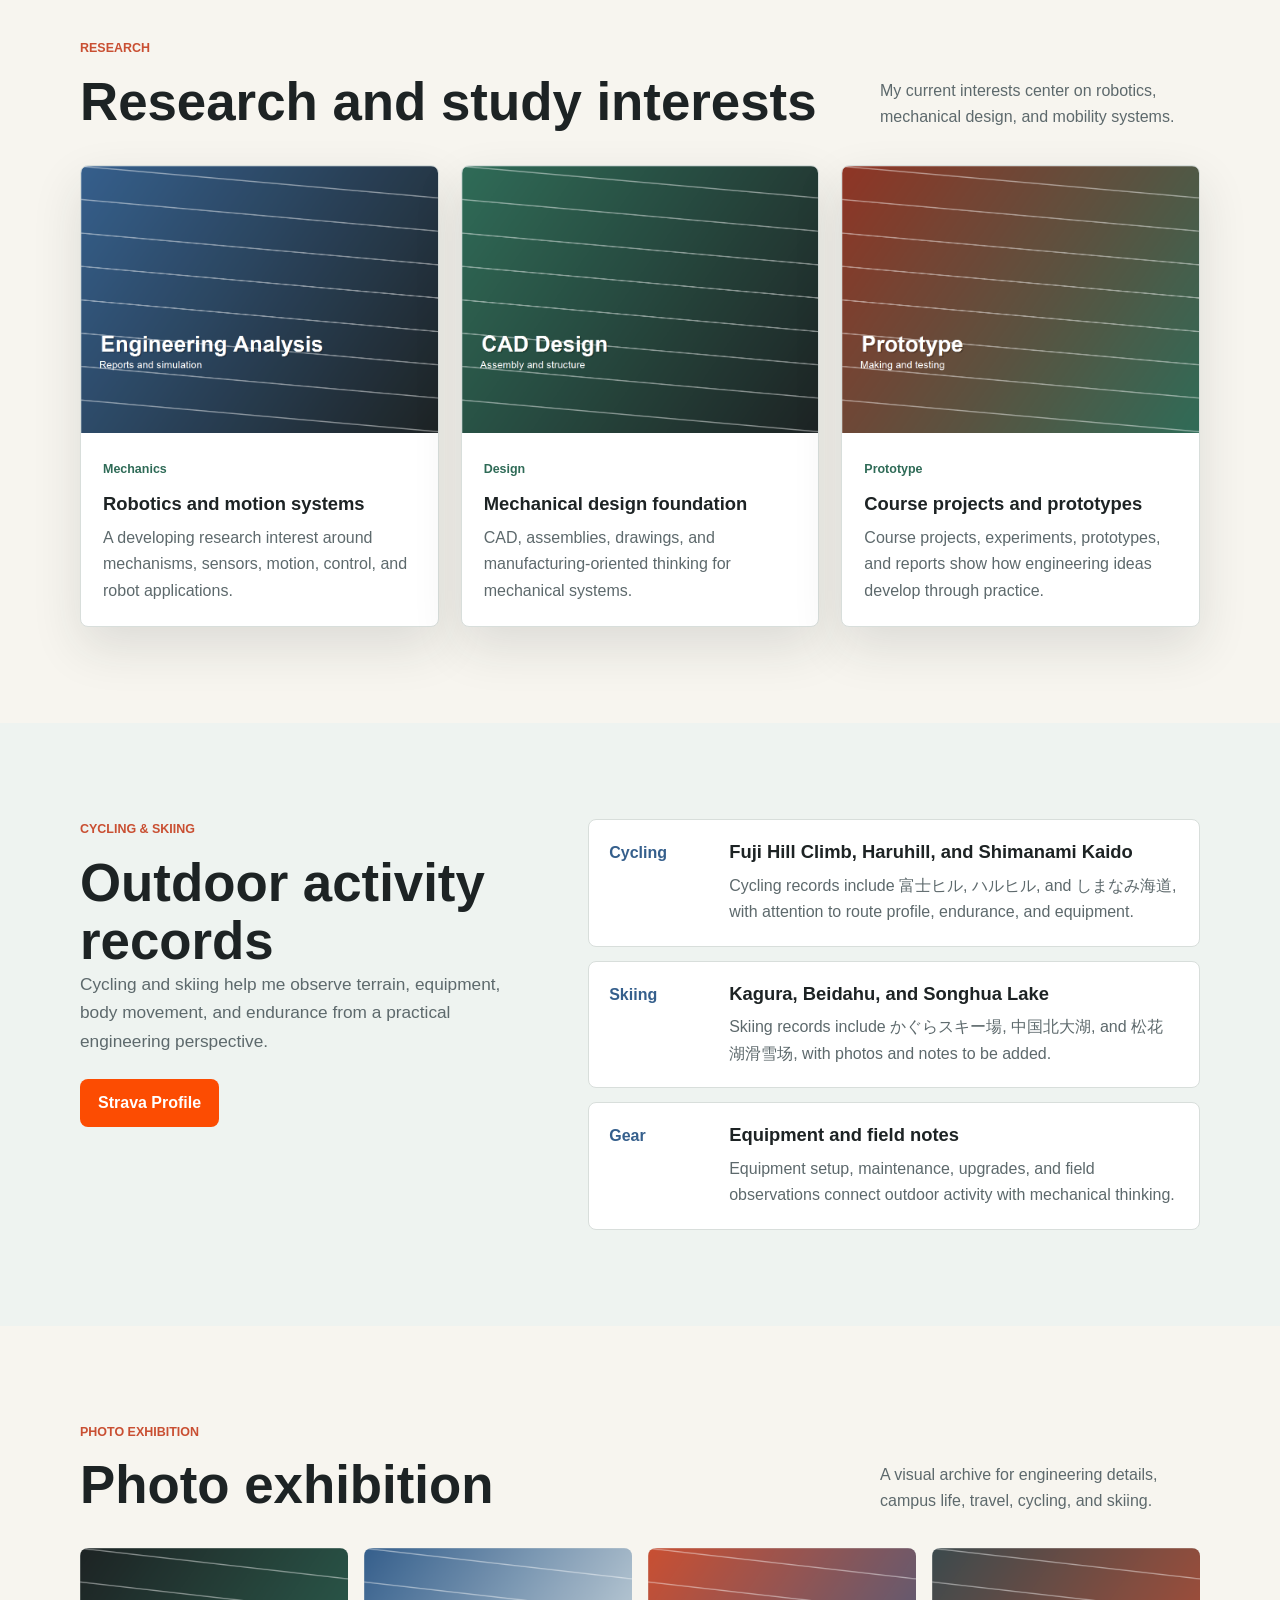
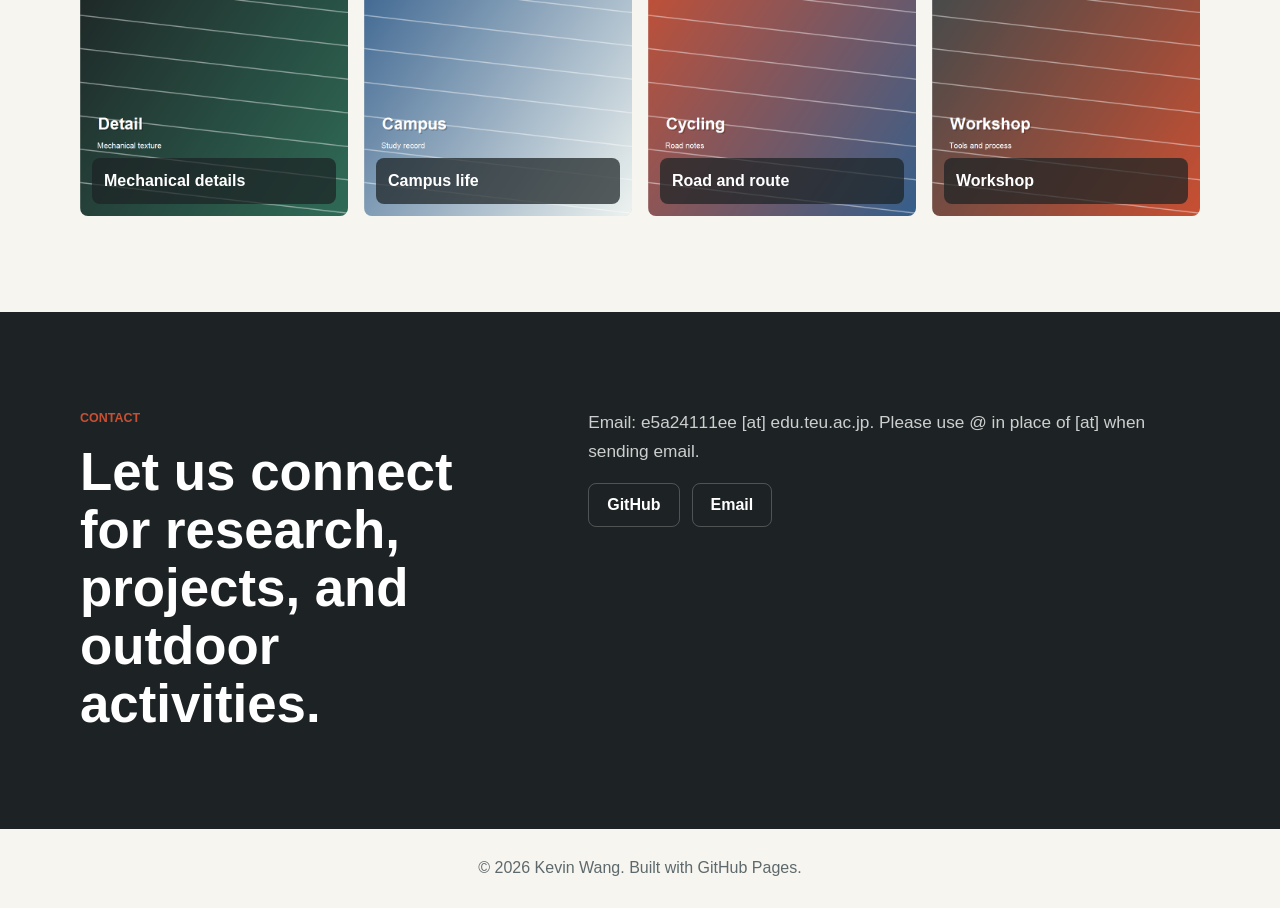
==== commit 8ef0f746: "Add automatic dark mode" ====
--- a/index.html
+++ b/index.html
@@ -114,9 +114,7 @@
           <p class="section-kicker" data-i18n="activity.kicker">Cycling & Skiing</p>
           <h2 data-i18n="activity.title">Outdoor activity records</h2>
           <p data-i18n="activity.body">Cycling and skiing help me observe terrain, equipment, body movement, and endurance from a practical engineering perspective.</p>
-          <a class="strava-badge strava-badge-follow" href="https://strava.com/athletes/123462810" target="_blank" rel="noreferrer" aria-label="Follow Kevin Wang on Strava">
-            <img src="https://badges.strava.com/echelon-sprite-48.png" alt="Strava">
-          </a>
+          <a class="strava-link" href="https://strava.com/athletes/123462810" target="_blank" rel="noreferrer">Strava Profile</a>
         </div>
         <div class="ride-list">
           <article class="ride-item">
@@ -173,7 +171,6 @@
           <div class="contact-links">
             <a href="https://github.com/hjfxdxn" target="_blank" rel="noreferrer">GitHub</a>
             <a href="mailto:e5a24111ee@edu.teu.ac.jp">Email</a>
-            <a href="https://strava.com/athletes/123462810" target="_blank" rel="noreferrer">Strava</a>
           </div>
         </div>
       </div>
--- a/assets/css/styles.css
+++ b/assets/css/styles.css
@@ -1,4 +1,5 @@
 :root {
+  color-scheme: light;
   --bg: #f7f5ef;
   --surface: #ffffff;
   --surface-soft: #eef3f0;
@@ -10,6 +11,45 @@
   --green: #2f6b57;
   --blue: #355f8c;
   --shadow: 0 20px 50px rgba(32, 39, 38, 0.12);
+  --header-bg: rgba(247, 245, 239, 0.9);
+  --header-line: rgba(216, 222, 219, 0.8);
+  --on-dark: #ffffff;
+  --band-bg: #1d2324;
+  --band-text: #ffffff;
+  --band-muted: rgba(255, 255, 255, 0.78);
+  --band-line: rgba(255, 255, 255, 0.2);
+  --control-active-bg: #1d2324;
+  --control-active-fg: #ffffff;
+  --hero-shade-desktop: linear-gradient(90deg, rgba(18, 24, 24, 0.82), rgba(18, 24, 24, 0.42), rgba(18, 24, 24, 0.12));
+  --hero-shade-mobile: linear-gradient(180deg, rgba(18, 24, 24, 0.4), rgba(18, 24, 24, 0.86));
+}
+
+@media (prefers-color-scheme: dark) {
+  :root {
+    color-scheme: dark;
+    --bg: #101414;
+    --surface: #182020;
+    --surface-soft: #141b1b;
+    --ink: #eef3f0;
+    --muted: #aab6b4;
+    --line: #2b3838;
+    --accent: #f07a55;
+    --accent-dark: #ff9a7a;
+    --green: #63a88e;
+    --blue: #82aee0;
+    --shadow: 0 20px 50px rgba(0, 0, 0, 0.38);
+    --header-bg: rgba(16, 20, 20, 0.9);
+    --header-line: rgba(43, 56, 56, 0.85);
+    --on-dark: #f7f5ef;
+    --band-bg: #090c0c;
+    --band-text: #f7f5ef;
+    --band-muted: rgba(247, 245, 239, 0.76);
+    --band-line: rgba(247, 245, 239, 0.18);
+    --control-active-bg: #f7f5ef;
+    --control-active-fg: #101414;
+    --hero-shade-desktop: linear-gradient(90deg, rgba(5, 8, 8, 0.9), rgba(5, 8, 8, 0.58), rgba(5, 8, 8, 0.22));
+    --hero-shade-mobile: linear-gradient(180deg, rgba(5, 8, 8, 0.48), rgba(5, 8, 8, 0.92));
+  }
 }
 
 * {
@@ -42,8 +82,8 @@
   position: sticky;
   top: 0;
   z-index: 20;
-  background: rgba(247, 245, 239, 0.9);
-  border-bottom: 1px solid rgba(216, 222, 219, 0.8);
+  background: var(--header-bg);
+  border-bottom: 1px solid var(--header-line);
   backdrop-filter: blur(16px);
 }
 
@@ -117,8 +157,8 @@
 }
 
 .lang-button.active {
-  background: var(--ink);
-  color: #fff;
+  background: var(--control-active-bg);
+  color: var(--control-active-fg);
 }
 
 .nav-toggle {
@@ -164,13 +204,13 @@
   inset: 0;
   z-index: -1;
   content: "";
-  background: linear-gradient(90deg, rgba(18, 24, 24, 0.82), rgba(18, 24, 24, 0.42), rgba(18, 24, 24, 0.12));
+  background: var(--hero-shade-desktop);
 }
 
 .hero-content {
   width: min(720px, calc(100% - 32px));
   margin: 0 auto 86px;
-  color: #fff;
+  color: var(--on-dark);
 }
 
 .eyebrow,
@@ -218,7 +258,7 @@
 .hero-copy {
   max-width: 620px;
   margin: 24px 0 0;
-  color: rgba(255, 255, 255, 0.86);
+  color: color-mix(in srgb, var(--on-dark) 86%, transparent);
   font-size: 1.12rem;
 }
 
@@ -260,8 +300,8 @@
 }
 
 .section-band {
-  background: var(--ink);
-  color: #fff;
+  background: var(--band-bg);
+  color: var(--band-text);
 }
 
 .pr-layout,
@@ -277,7 +317,7 @@
 .activity-layout > .section-heading p:last-of-type,
 .contact-panel p {
   margin: 0;
-  color: rgba(255, 255, 255, 0.78);
+  color: var(--band-muted);
   font-size: 1.08rem;
 }
 
@@ -298,9 +338,9 @@
   min-height: 36px;
   align-items: center;
   padding: 0 12px;
-  border: 1px solid rgba(255, 255, 255, 0.2);
-  border-radius: 8px;
-  color: #fff;
+  border: 1px solid var(--band-line);
+  border-radius: 8px;
+  color: var(--band-text);
   font-size: 0.9rem;
   font-weight: 800;
 }
@@ -420,23 +460,18 @@
   color: #fff;
 }
 
-.strava-badge {
-  display: inline-block;
-  width: 48px;
-  height: 48px;
+.strava-link {
+  display: inline-flex;
+  min-height: 48px;
+  width: fit-content;
+  align-items: center;
+  justify-content: center;
   margin-top: 24px;
-  background-image: url("https://badges.strava.com/echelon-sprite-48.png");
-  background-position: 0 0;
-  background-repeat: no-repeat;
-}
-
-.strava-badge img {
-  height: 48px;
-  visibility: hidden;
-}
-
-.strava-badge:hover {
-  background-position: 0 -63px;
+  padding: 0 18px;
+  border-radius: 8px;
+  background: #fc4c02;
+  color: #fff;
+  font-weight: 900;
 }
 
 .ride-list {
@@ -531,7 +566,7 @@
   }
 
   .hero::after {
-    background: linear-gradient(180deg, rgba(18, 24, 24, 0.4), rgba(18, 24, 24, 0.86));
+    background: var(--hero-shade-mobile);
   }
 
   .hero-content {
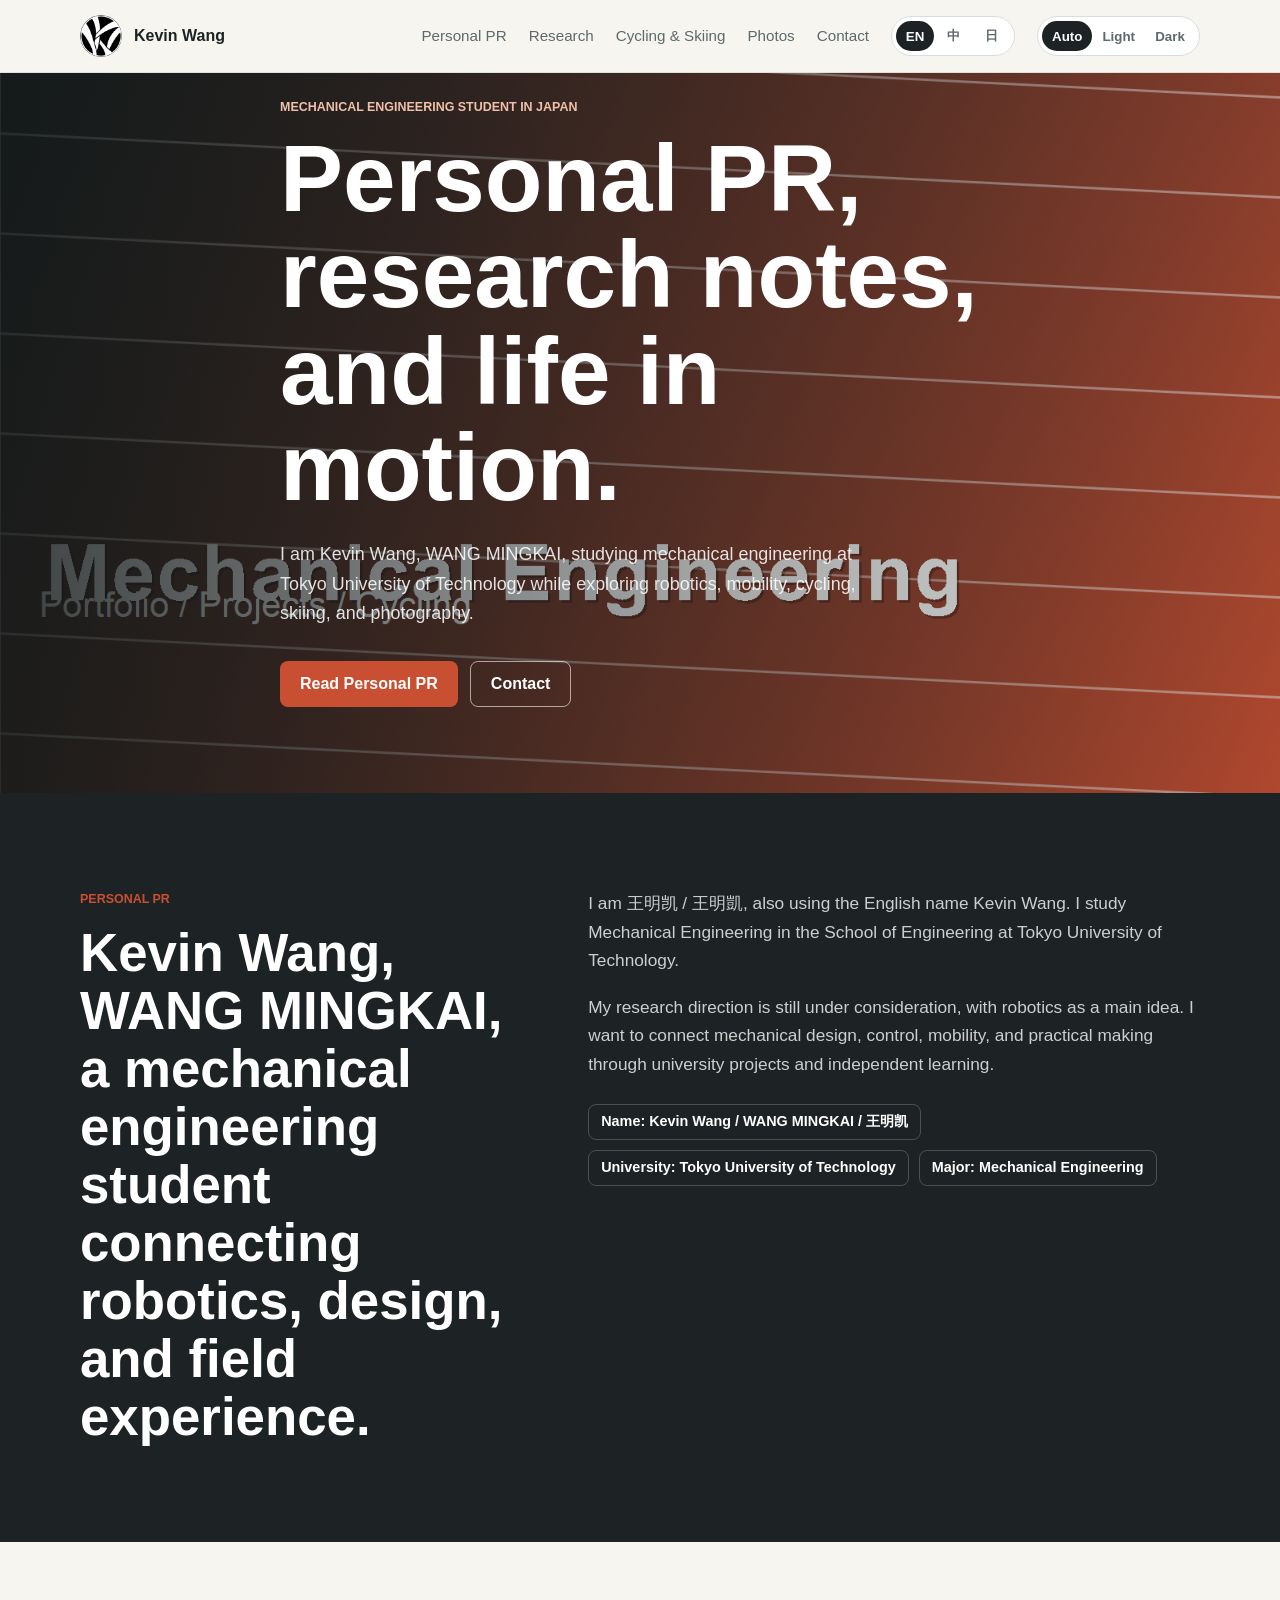
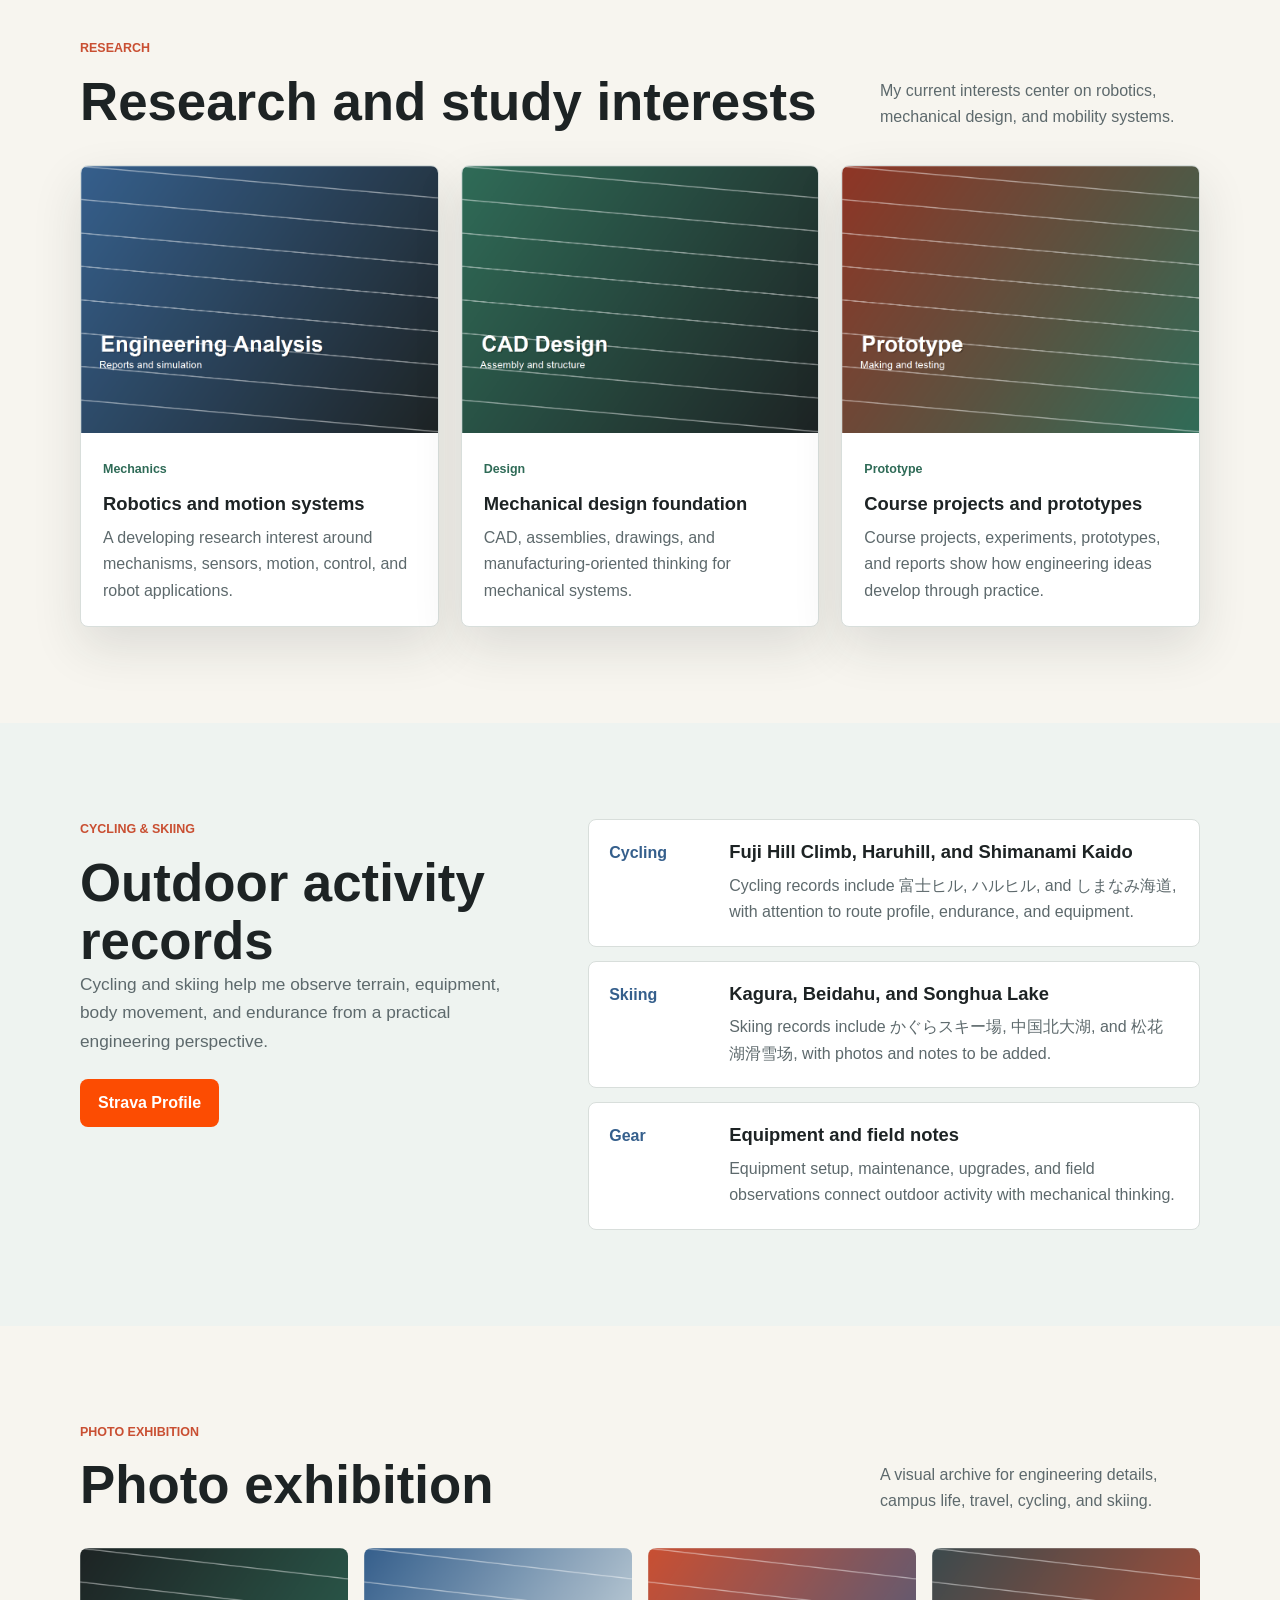
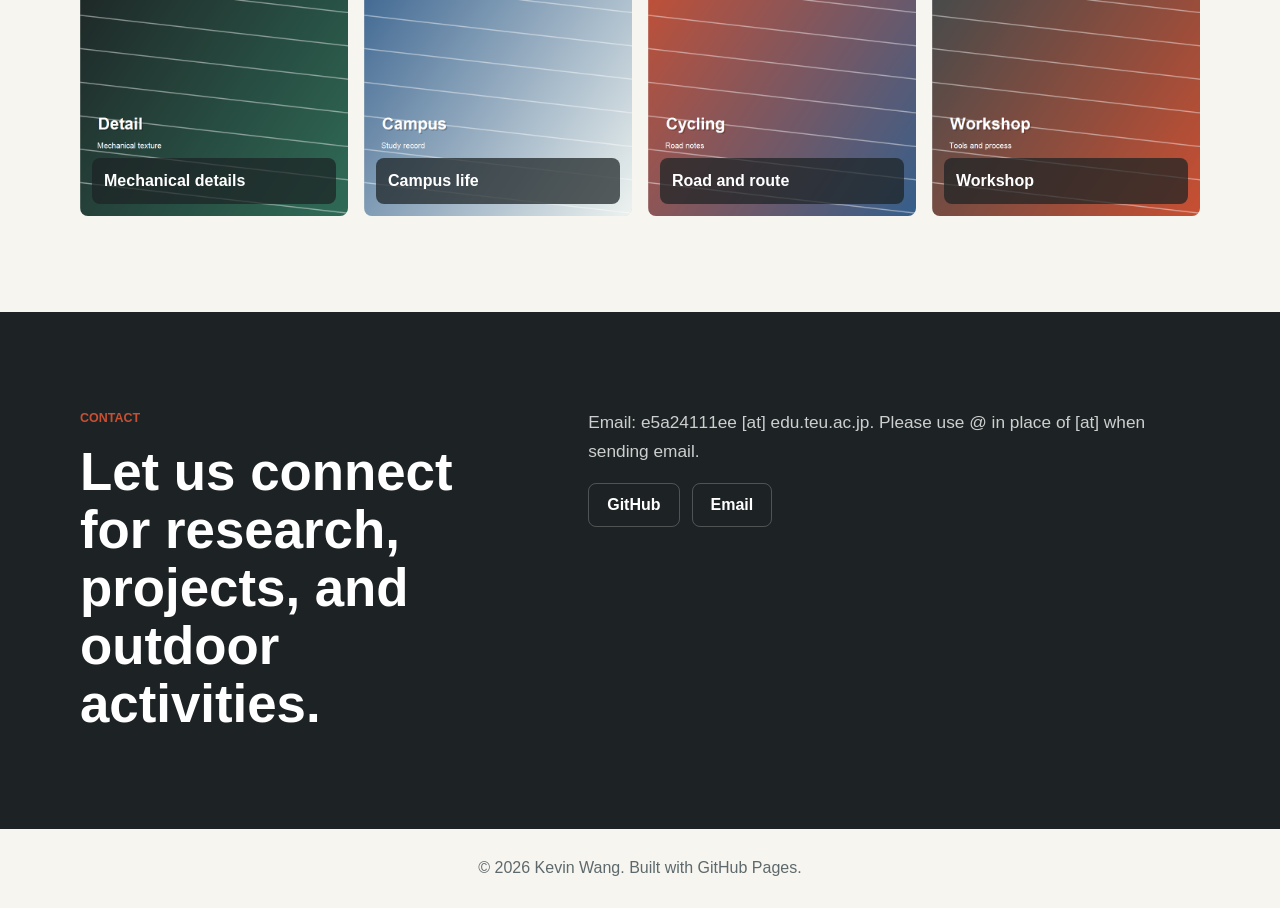
==== commit 8f1ad657: "Add manual theme switcher" ====
--- a/index.html
+++ b/index.html
@@ -31,6 +31,11 @@
           <button class="lang-button active" type="button" data-lang="en">EN</button>
           <button class="lang-button" type="button" data-lang="zh">中</button>
           <button class="lang-button" type="button" data-lang="ja">日</button>
+        </div>
+        <div class="theme-switcher" aria-label="Theme selector">
+          <button class="theme-button active" type="button" data-theme-choice="auto">Auto</button>
+          <button class="theme-button" type="button" data-theme-choice="light">Light</button>
+          <button class="theme-button" type="button" data-theme-choice="dark">Dark</button>
         </div>
       </div>
     </nav>
--- a/assets/css/styles.css
+++ b/assets/css/styles.css
@@ -52,6 +52,58 @@
   }
 }
 
+:root[data-theme="light"] {
+  color-scheme: light;
+  --bg: #f7f5ef;
+  --surface: #ffffff;
+  --surface-soft: #eef3f0;
+  --ink: #1d2324;
+  --muted: #5d696c;
+  --line: #d8dedb;
+  --accent: #c94f32;
+  --accent-dark: #8f3525;
+  --green: #2f6b57;
+  --blue: #355f8c;
+  --shadow: 0 20px 50px rgba(32, 39, 38, 0.12);
+  --header-bg: rgba(247, 245, 239, 0.9);
+  --header-line: rgba(216, 222, 219, 0.8);
+  --on-dark: #ffffff;
+  --band-bg: #1d2324;
+  --band-text: #ffffff;
+  --band-muted: rgba(255, 255, 255, 0.78);
+  --band-line: rgba(255, 255, 255, 0.2);
+  --control-active-bg: #1d2324;
+  --control-active-fg: #ffffff;
+  --hero-shade-desktop: linear-gradient(90deg, rgba(18, 24, 24, 0.82), rgba(18, 24, 24, 0.42), rgba(18, 24, 24, 0.12));
+  --hero-shade-mobile: linear-gradient(180deg, rgba(18, 24, 24, 0.4), rgba(18, 24, 24, 0.86));
+}
+
+:root[data-theme="dark"] {
+  color-scheme: dark;
+  --bg: #101414;
+  --surface: #182020;
+  --surface-soft: #141b1b;
+  --ink: #eef3f0;
+  --muted: #aab6b4;
+  --line: #2b3838;
+  --accent: #f07a55;
+  --accent-dark: #ff9a7a;
+  --green: #63a88e;
+  --blue: #82aee0;
+  --shadow: 0 20px 50px rgba(0, 0, 0, 0.38);
+  --header-bg: rgba(16, 20, 20, 0.9);
+  --header-line: rgba(43, 56, 56, 0.85);
+  --on-dark: #f7f5ef;
+  --band-bg: #090c0c;
+  --band-text: #f7f5ef;
+  --band-muted: rgba(247, 245, 239, 0.76);
+  --band-line: rgba(247, 245, 239, 0.18);
+  --control-active-bg: #f7f5ef;
+  --control-active-fg: #101414;
+  --hero-shade-desktop: linear-gradient(90deg, rgba(5, 8, 8, 0.9), rgba(5, 8, 8, 0.58), rgba(5, 8, 8, 0.22));
+  --hero-shade-mobile: linear-gradient(180deg, rgba(5, 8, 8, 0.48), rgba(5, 8, 8, 0.92));
+}
+
 * {
   box-sizing: border-box;
 }
@@ -137,7 +189,8 @@
   color: var(--ink);
 }
 
-.language-switcher {
+.language-switcher,
+.theme-switcher {
   display: inline-flex;
   padding: 4px;
   border: 1px solid var(--line);
@@ -145,7 +198,8 @@
   background: var(--surface);
 }
 
-.lang-button {
+.lang-button,
+.theme-button {
   min-width: 38px;
   height: 30px;
   border: 0;
@@ -156,7 +210,13 @@
   font-weight: 700;
 }
 
-.lang-button.active {
+.theme-button {
+  min-width: 50px;
+  padding: 0 10px;
+}
+
+.lang-button.active,
+.theme-button.active {
   background: var(--control-active-bg);
   color: var(--control-active-fg);
 }
@@ -556,7 +616,8 @@
     padding: 10px 8px;
   }
 
-  .language-switcher {
+  .language-switcher,
+  .theme-switcher {
     align-self: flex-start;
     margin-top: 8px;
   }
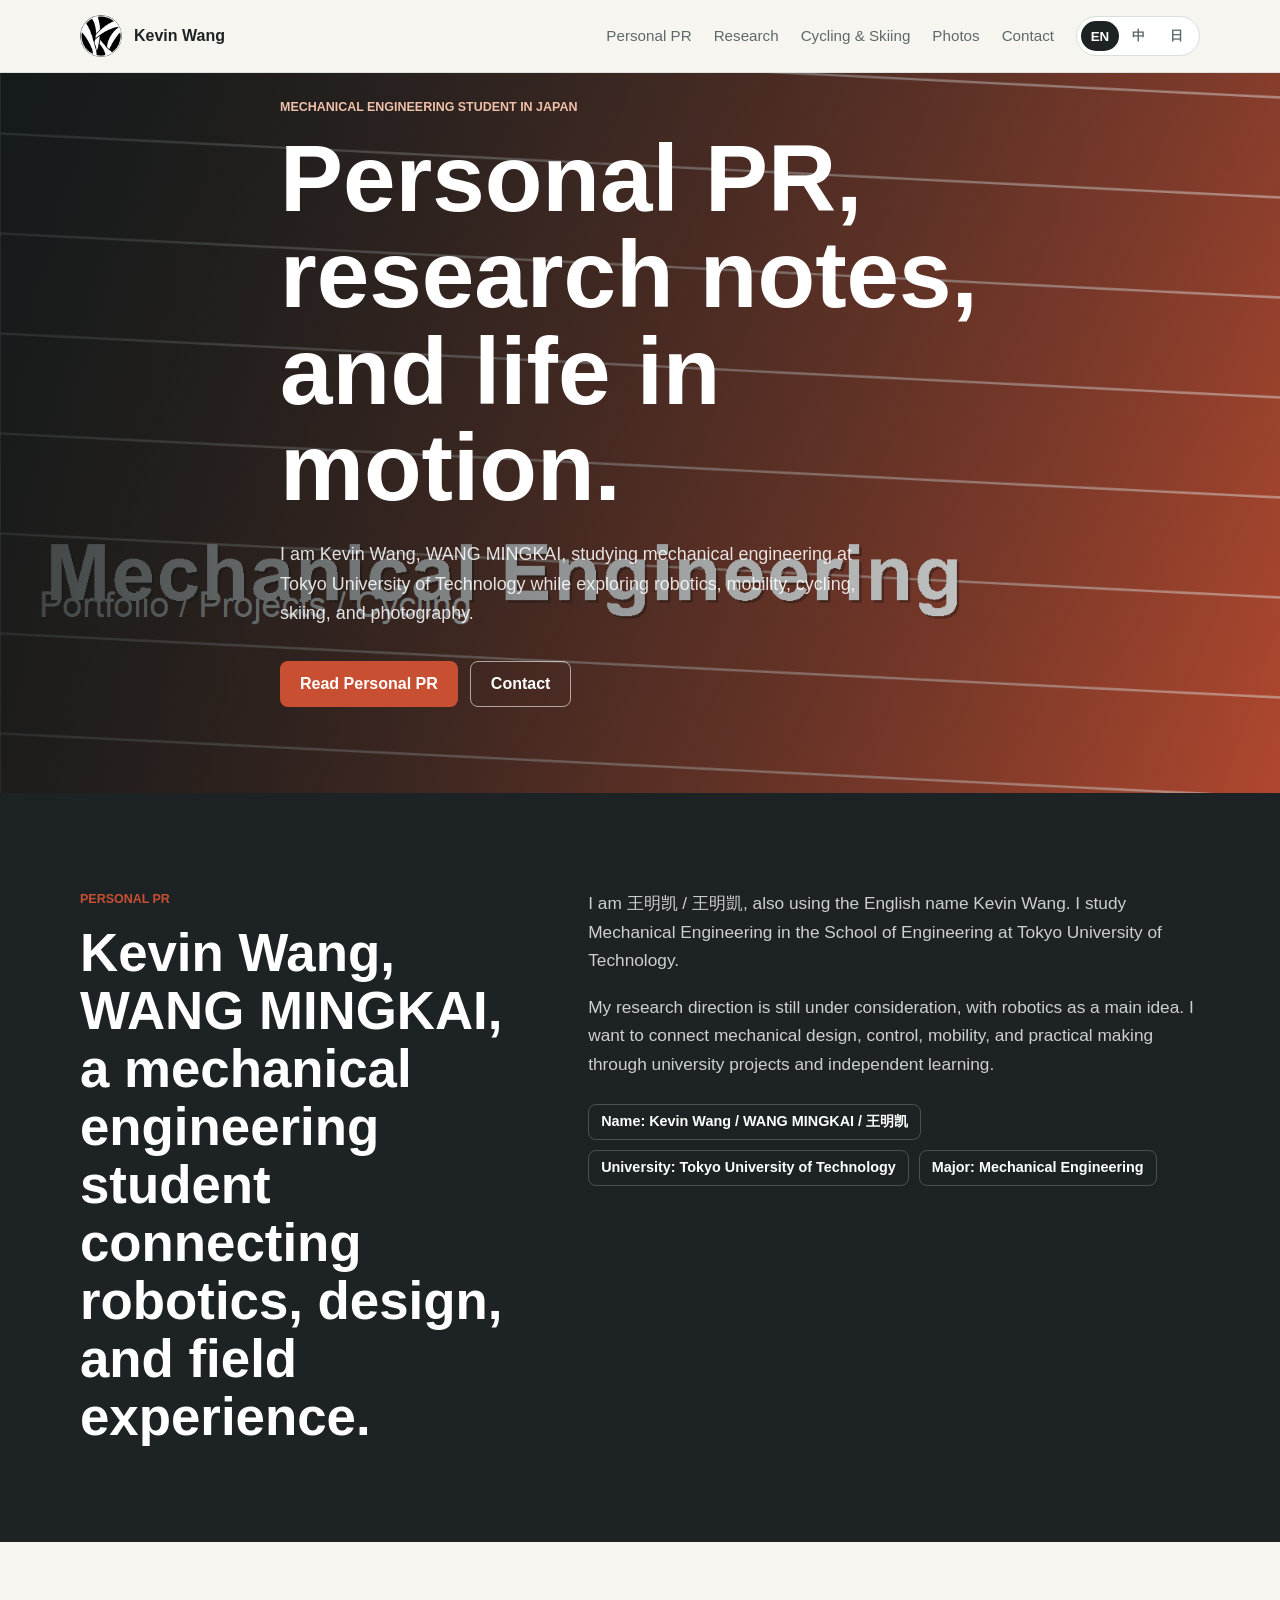
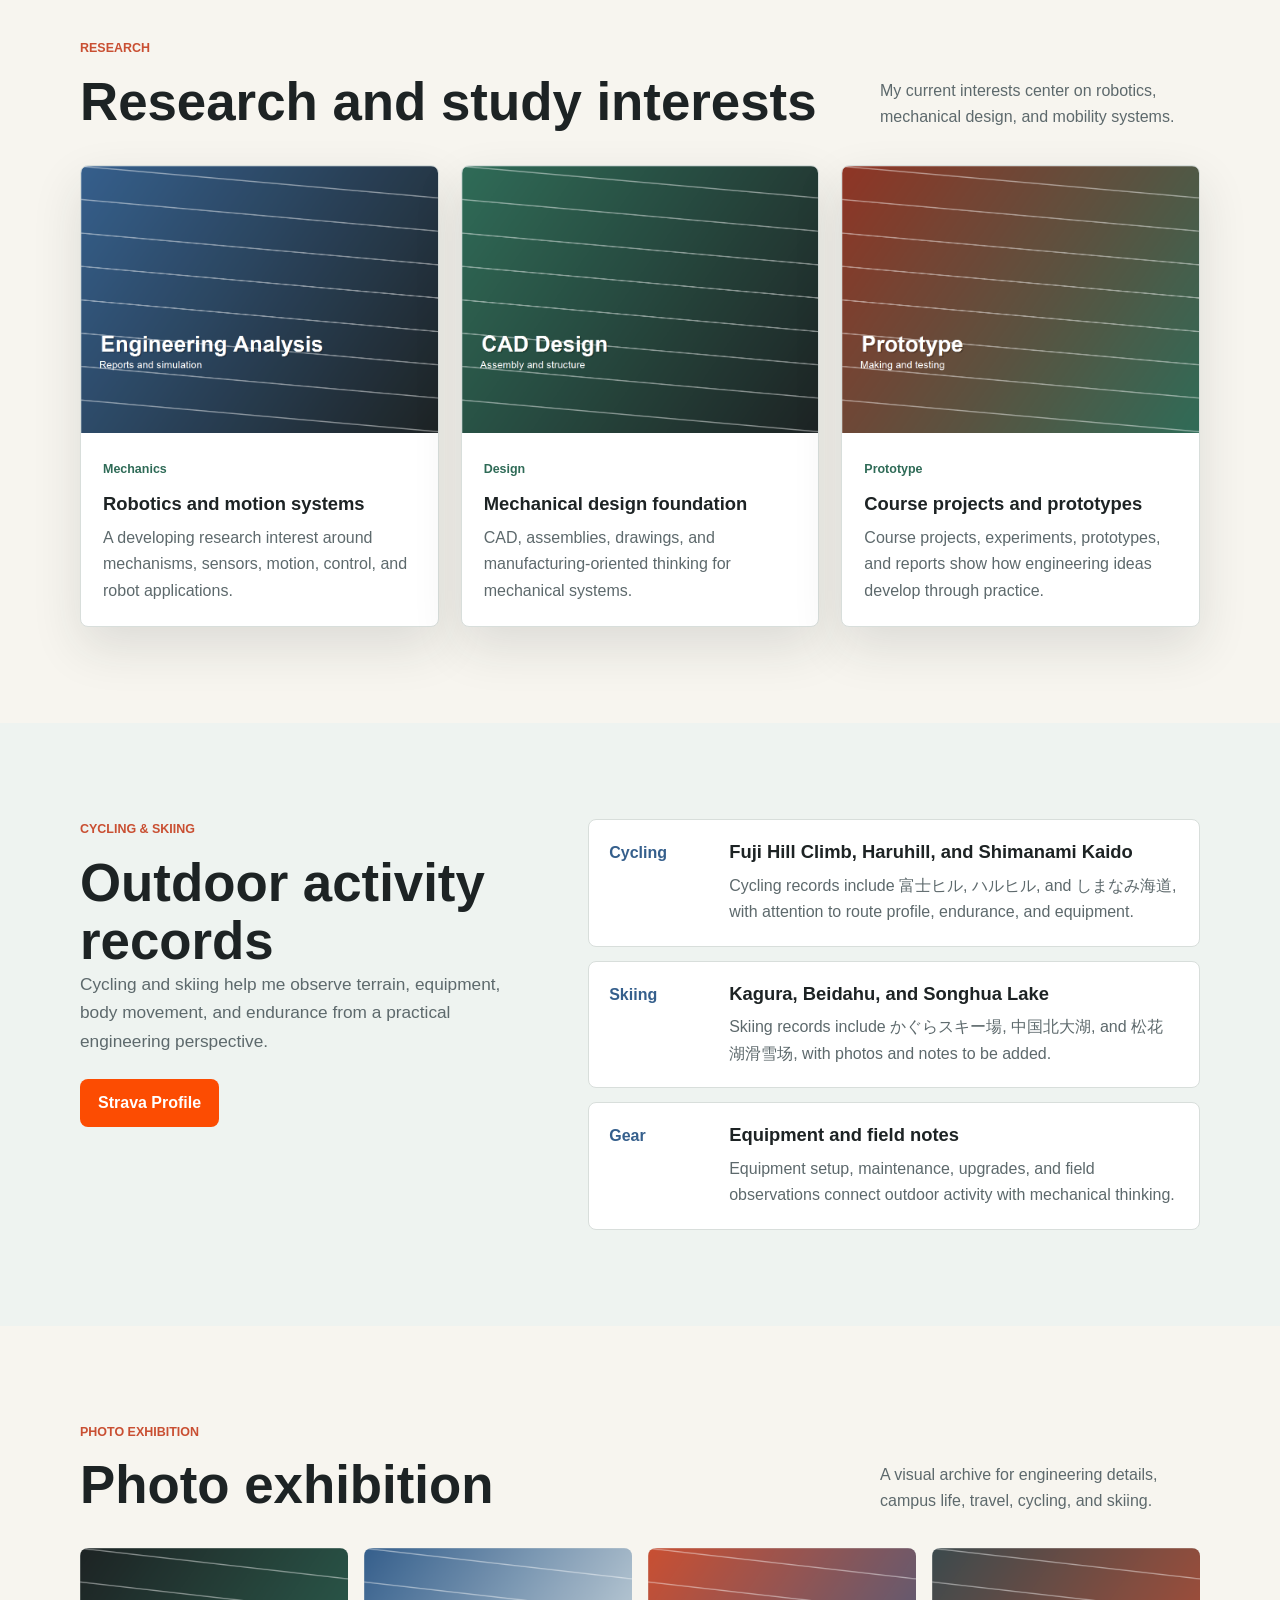
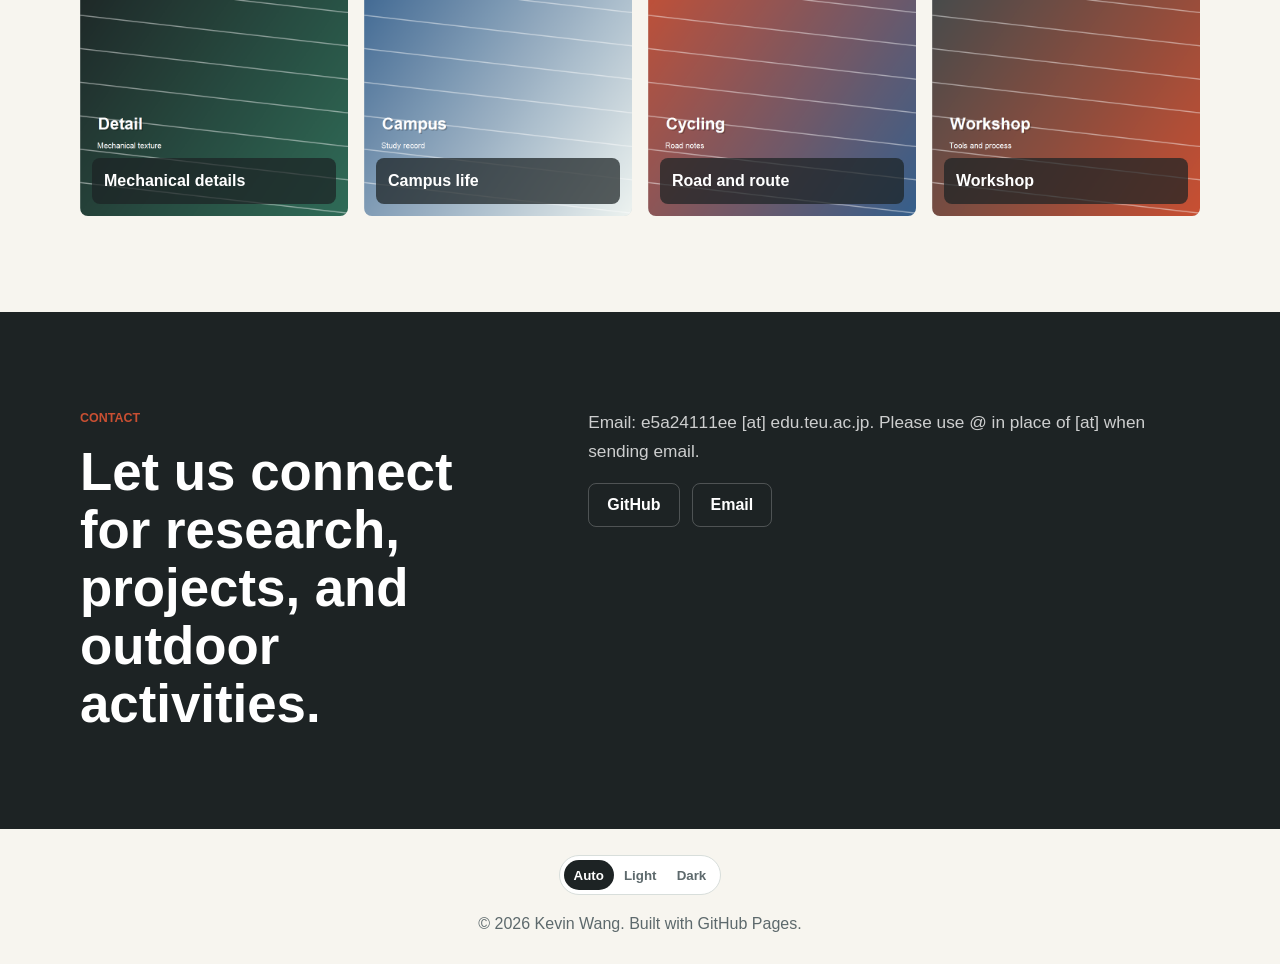
==== commit 7275201a: "Move theme switcher to footer" ====
--- a/index.html
+++ b/index.html
@@ -31,11 +31,6 @@
           <button class="lang-button active" type="button" data-lang="en">EN</button>
           <button class="lang-button" type="button" data-lang="zh">中</button>
           <button class="lang-button" type="button" data-lang="ja">日</button>
-        </div>
-        <div class="theme-switcher" aria-label="Theme selector">
-          <button class="theme-button active" type="button" data-theme-choice="auto">Auto</button>
-          <button class="theme-button" type="button" data-theme-choice="light">Light</button>
-          <button class="theme-button" type="button" data-theme-choice="dark">Dark</button>
         </div>
       </div>
     </nav>
@@ -183,6 +178,11 @@
   </main>
 
   <footer class="site-footer">
+    <div class="theme-switcher footer-theme-switcher" aria-label="Theme selector">
+      <button class="theme-button active" type="button" data-theme-choice="auto">Auto</button>
+      <button class="theme-button" type="button" data-theme-choice="light">Light</button>
+      <button class="theme-button" type="button" data-theme-choice="dark">Dark</button>
+    </div>
     <p>© <span id="year"></span> Kevin Wang. Built with GitHub Pages.</p>
   </footer>
 
--- a/assets/css/styles.css
+++ b/assets/css/styles.css
@@ -221,6 +221,11 @@
   color: var(--control-active-fg);
 }
 
+.footer-theme-switcher {
+  margin: 0 auto 16px;
+  width: fit-content;
+}
+
 .nav-toggle {
   display: none;
   width: 42px;
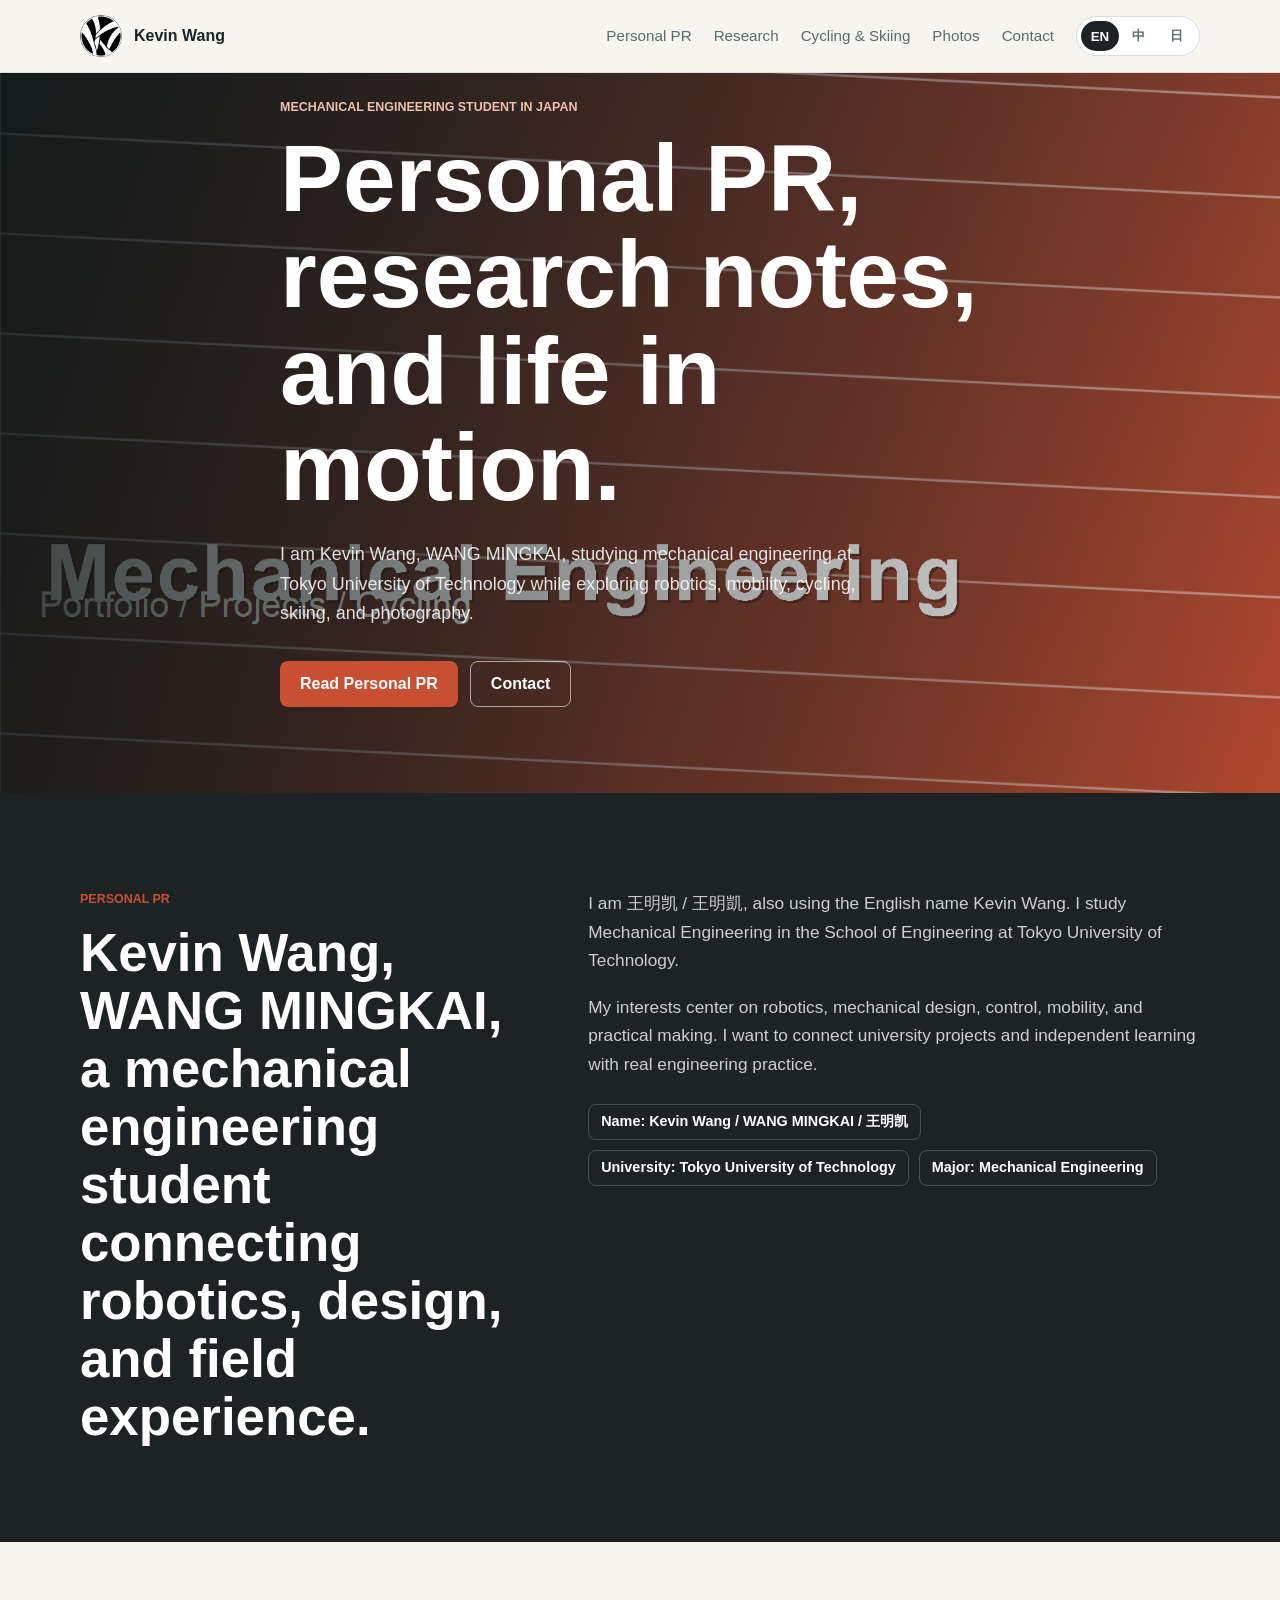
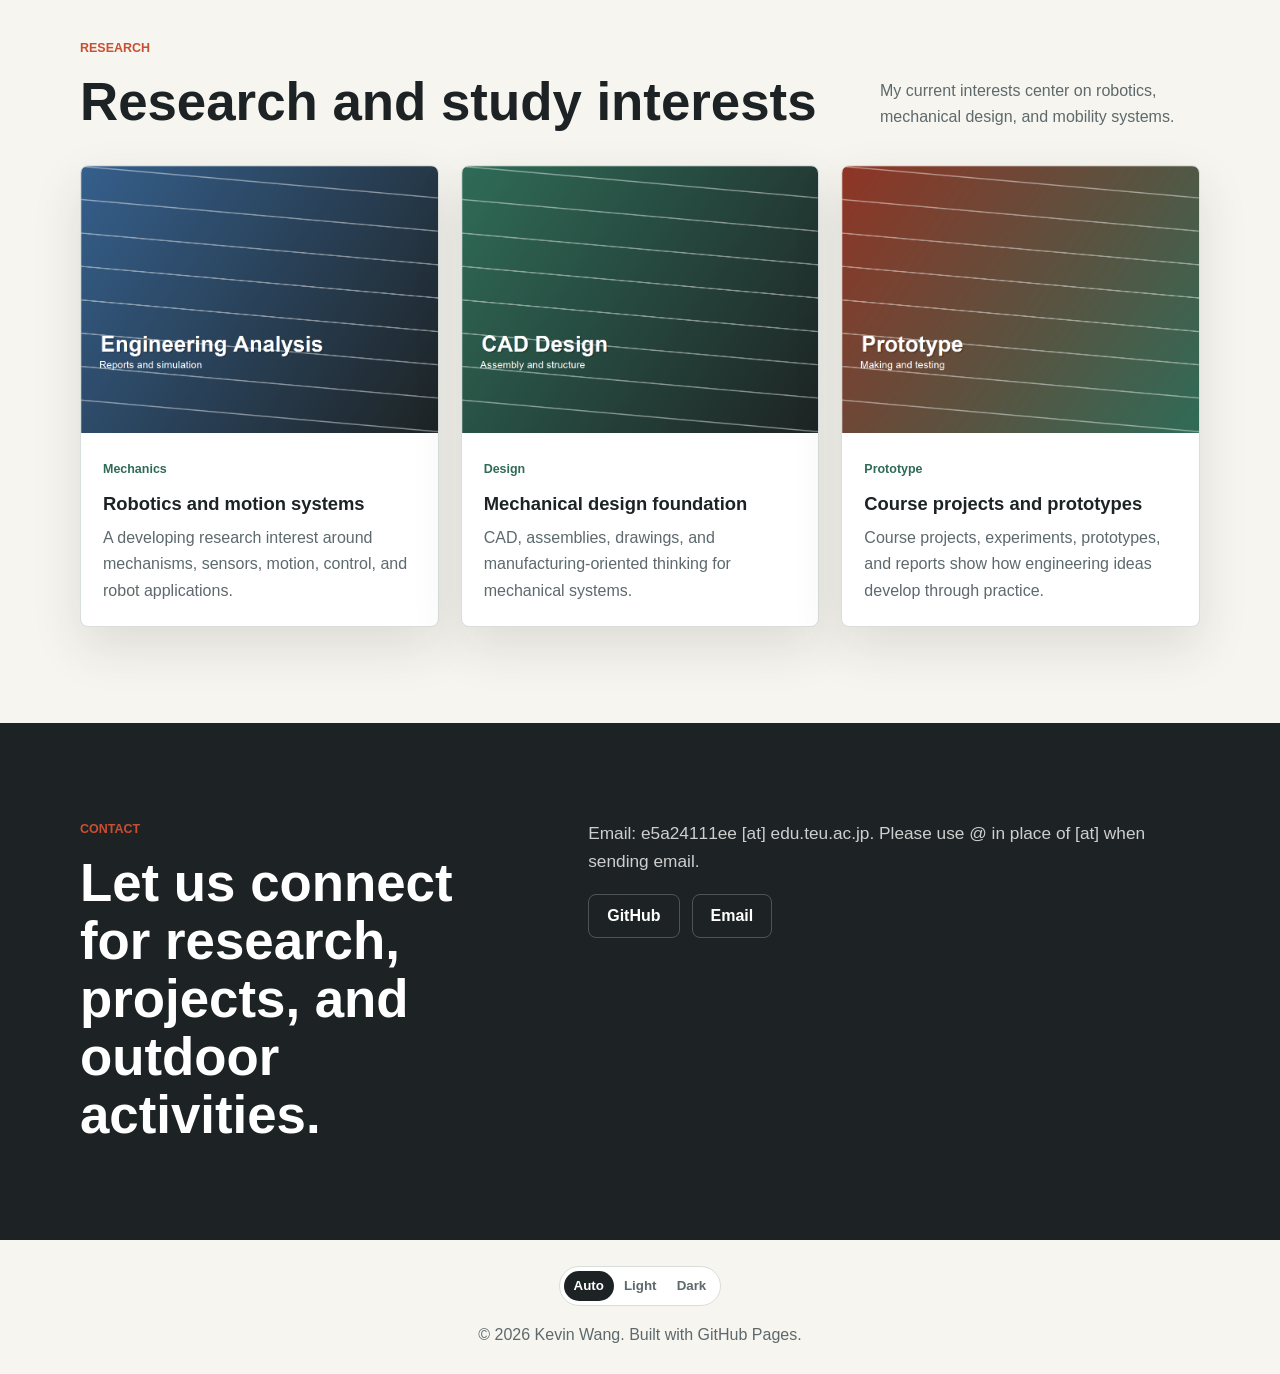
==== commit c82fac6e: "Move activity and photos to subpages" ====
--- a/index.html
+++ b/index.html
@@ -12,7 +12,7 @@
 <body>
   <header class="site-header">
     <nav class="nav" aria-label="Main navigation">
-      <a class="brand" href="#home" aria-label="Kevin Wang home">
+      <a class="brand" href="index.html#home" aria-label="Kevin Wang home">
         <span class="brand-mark"><img src="assets/images/site-icon.png" alt=""></span>
         <span class="brand-text">Kevin Wang</span>
       </a>
@@ -22,11 +22,11 @@
         <span></span>
       </button>
       <div class="nav-menu" id="nav-menu">
-        <a href="#pr" data-i18n="nav.pr">Personal PR</a>
-        <a href="#research" data-i18n="nav.research">Research</a>
-        <a href="#activity" data-i18n="nav.activity">Cycling & Skiing</a>
-        <a href="#photos" data-i18n="nav.photos">Photos</a>
-        <a href="#contact" data-i18n="nav.contact">Contact</a>
+        <a href="index.html#pr" data-i18n="nav.pr">Personal PR</a>
+        <a href="index.html#research" data-i18n="nav.research">Research</a>
+        <a href="activity.html" data-i18n="nav.activity">Cycling & Skiing</a>
+        <a href="photos.html" data-i18n="nav.photos">Photos</a>
+        <a href="index.html#contact" data-i18n="nav.contact">Contact</a>
         <div class="language-switcher" aria-label="Language selector">
           <button class="lang-button active" type="button" data-lang="en">EN</button>
           <button class="lang-button" type="button" data-lang="zh">中</button>
@@ -60,7 +60,7 @@
         </div>
         <div class="pr-copy">
           <p data-i18n="pr.body1">I am 王明凯 / 王明凱, also using the English name Kevin Wang. I study Mechanical Engineering in the School of Engineering at Tokyo University of Technology.</p>
-          <p data-i18n="pr.body2">My research direction is still under consideration, with robotics as a main idea. I want to connect mechanical design, control, mobility, and practical making through university projects and independent learning.</p>
+          <p data-i18n="pr.body2">My interests center on robotics, mechanical design, control, mobility, and practical making. I want to connect university projects and independent learning with real engineering practice.</p>
           <div class="quick-facts">
             <span data-i18n="pr.fact1">Name: Kevin Wang / WANG MINGKAI / 王明凯</span>
             <span data-i18n="pr.fact2">University: Tokyo University of Technology</span>
@@ -108,58 +108,6 @@
       </div>
     </section>
 
-    <section class="section section-muted" id="activity">
-      <div class="section-inner activity-layout">
-        <div class="section-heading compact">
-          <p class="section-kicker" data-i18n="activity.kicker">Cycling & Skiing</p>
-          <h2 data-i18n="activity.title">Outdoor activity records</h2>
-          <p data-i18n="activity.body">Cycling and skiing help me observe terrain, equipment, body movement, and endurance from a practical engineering perspective.</p>
-          <a class="strava-link" href="https://strava.com/athletes/123462810" target="_blank" rel="noreferrer">Strava Profile</a>
-        </div>
-        <div class="ride-list">
-          <article class="ride-item">
-            <span class="ride-date">Cycling</span>
-            <div>
-              <h3 data-i18n="activity.cycling.title">Fuji Hill Climb, Haruhill, and Shimanami Kaido</h3>
-              <p data-i18n="activity.cycling.body">Cycling records include 富士ヒル, ハルヒル, and しまなみ海道, with attention to route profile, endurance, and equipment.</p>
-            </div>
-          </article>
-          <article class="ride-item">
-            <span class="ride-date">Skiing</span>
-            <div>
-              <h3 data-i18n="activity.skiing.title">Kagura, Beidahu, and Songhua Lake</h3>
-              <p data-i18n="activity.skiing.body">Skiing records include かぐらスキー場, 中国北大湖, and 松花湖滑雪场, with photos and notes to be added.</p>
-            </div>
-          </article>
-          <article class="ride-item">
-            <span class="ride-date">Gear</span>
-            <div>
-              <h3 data-i18n="activity.gear.title">Equipment and field notes</h3>
-              <p data-i18n="activity.gear.body">Equipment setup, maintenance, upgrades, and field observations connect outdoor activity with mechanical thinking.</p>
-            </div>
-          </article>
-        </div>
-      </div>
-    </section>
-
-    <section class="section" id="photos">
-      <div class="section-inner">
-        <div class="section-heading">
-          <div>
-            <p class="section-kicker" data-i18n="photos.kicker">Photo Exhibition</p>
-            <h2 data-i18n="photos.title">Photo exhibition</h2>
-          </div>
-          <p class="section-note" data-i18n="photos.note">A visual archive for engineering details, campus life, travel, cycling, and skiing.</p>
-        </div>
-        <div class="gallery-grid">
-          <figure><img src="assets/images/gallery-detail.png" alt="Mechanical details"><figcaption data-i18n="photos.item1">Mechanical details</figcaption></figure>
-          <figure><img src="assets/images/gallery-campus.png" alt="Campus life"><figcaption data-i18n="photos.item2">Campus life</figcaption></figure>
-          <figure><img src="assets/images/gallery-ride.png" alt="Cycling road"><figcaption data-i18n="photos.item3">Road and route</figcaption></figure>
-          <figure><img src="assets/images/gallery-workshop.png" alt="Workshop"><figcaption data-i18n="photos.item4">Workshop</figcaption></figure>
-        </div>
-      </div>
-    </section>
-
     <section class="contact section-band" id="contact">
       <div class="section-inner contact-grid">
         <div>
@@ -183,7 +131,7 @@
       <button class="theme-button" type="button" data-theme-choice="light">Light</button>
       <button class="theme-button" type="button" data-theme-choice="dark">Dark</button>
     </div>
-    <p>© <span id="year"></span> Kevin Wang. Built with GitHub Pages.</p>
+    <p>&copy; <span id="year"></span> Kevin Wang. Built with GitHub Pages.</p>
   </footer>
 
   <script src="assets/js/main.js"></script>
--- a/assets/css/styles.css
+++ b/assets/css/styles.css
@@ -359,6 +359,22 @@
   padding: 96px 0;
 }
 
+.subpage-hero {
+  padding: 110px 0 84px;
+}
+
+.subpage-hero h1 {
+  max-width: 10em;
+  color: var(--ink);
+}
+
+.subpage-hero p:last-child {
+  max-width: 720px;
+  margin: 22px 0 0;
+  color: var(--muted);
+  font-size: 1.08rem;
+}
+
 .section-inner {
   width: min(1120px, calc(100% - 32px));
   margin: 0 auto;
@@ -662,6 +678,10 @@
     padding: 68px 0;
   }
 
+  .subpage-hero {
+    padding: 78px 0 56px;
+  }
+
   .project-grid,
   .gallery-grid {
     grid-template-columns: 1fr;
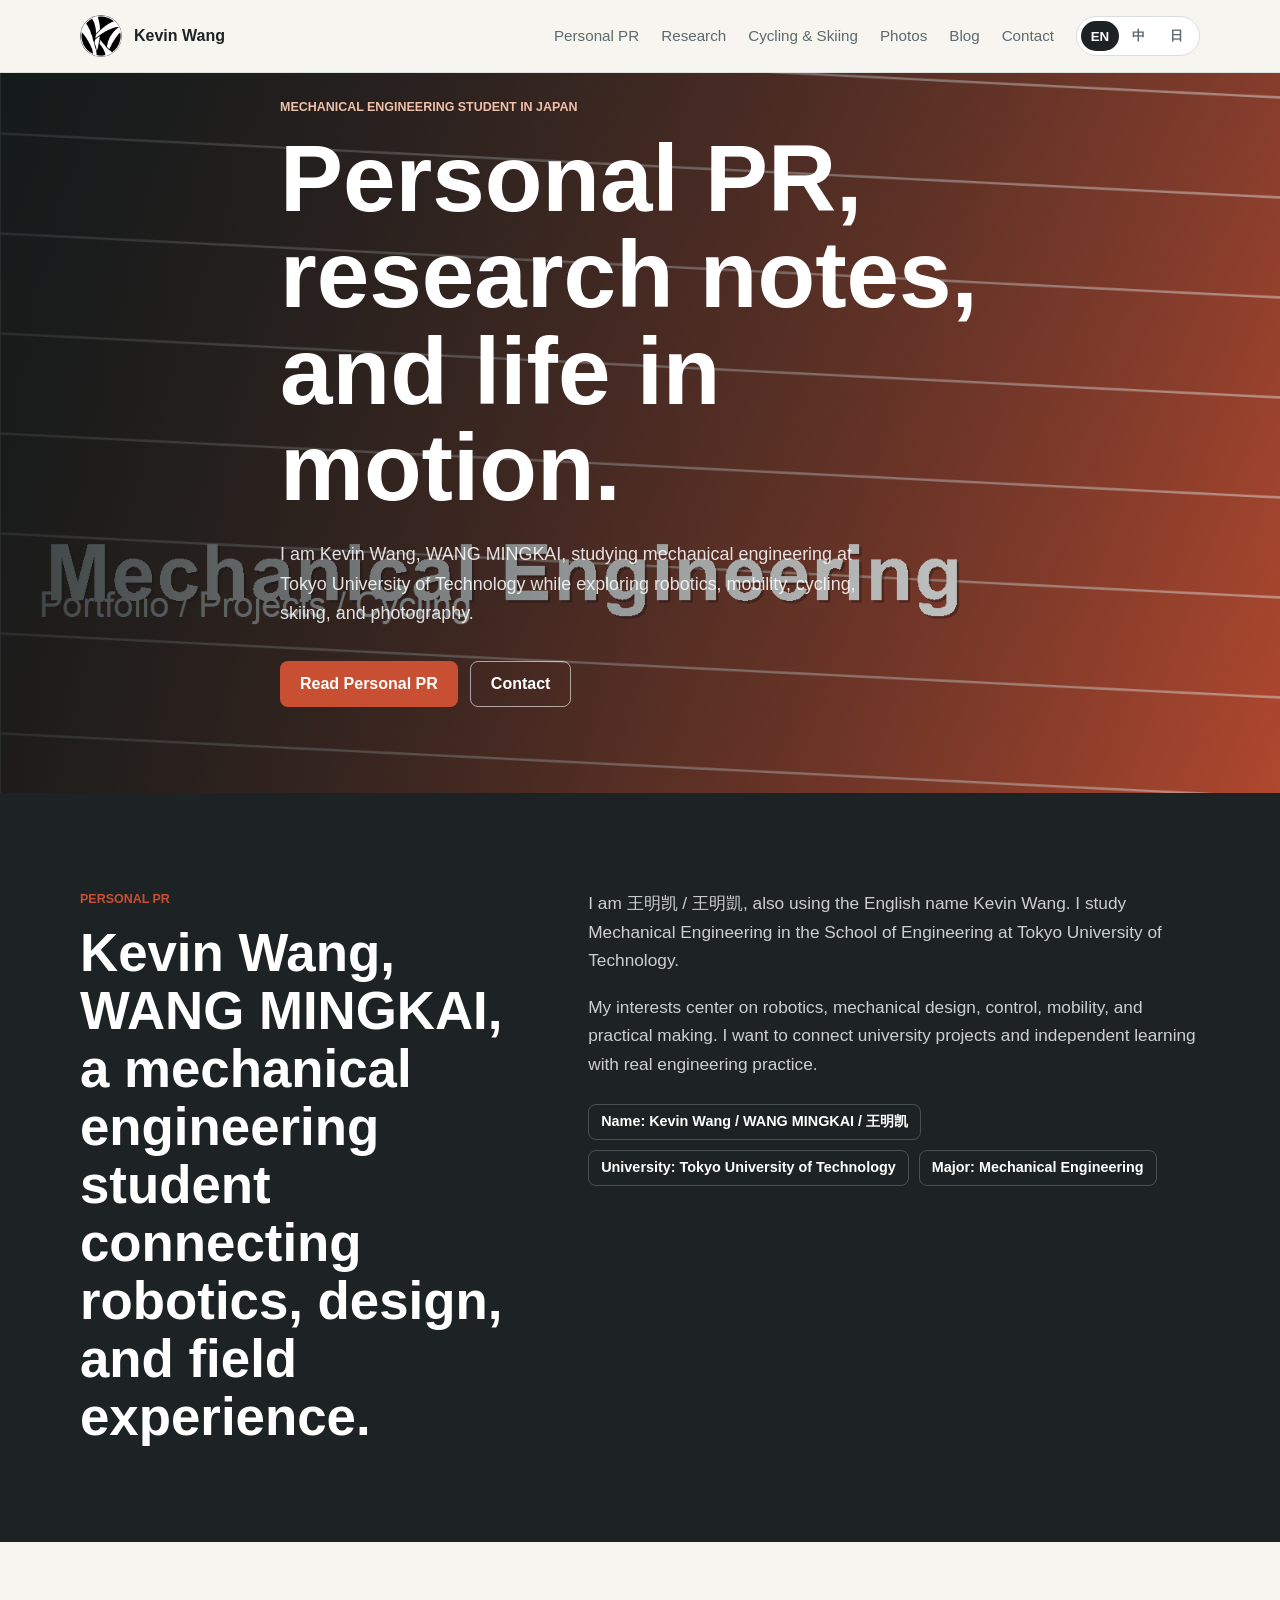
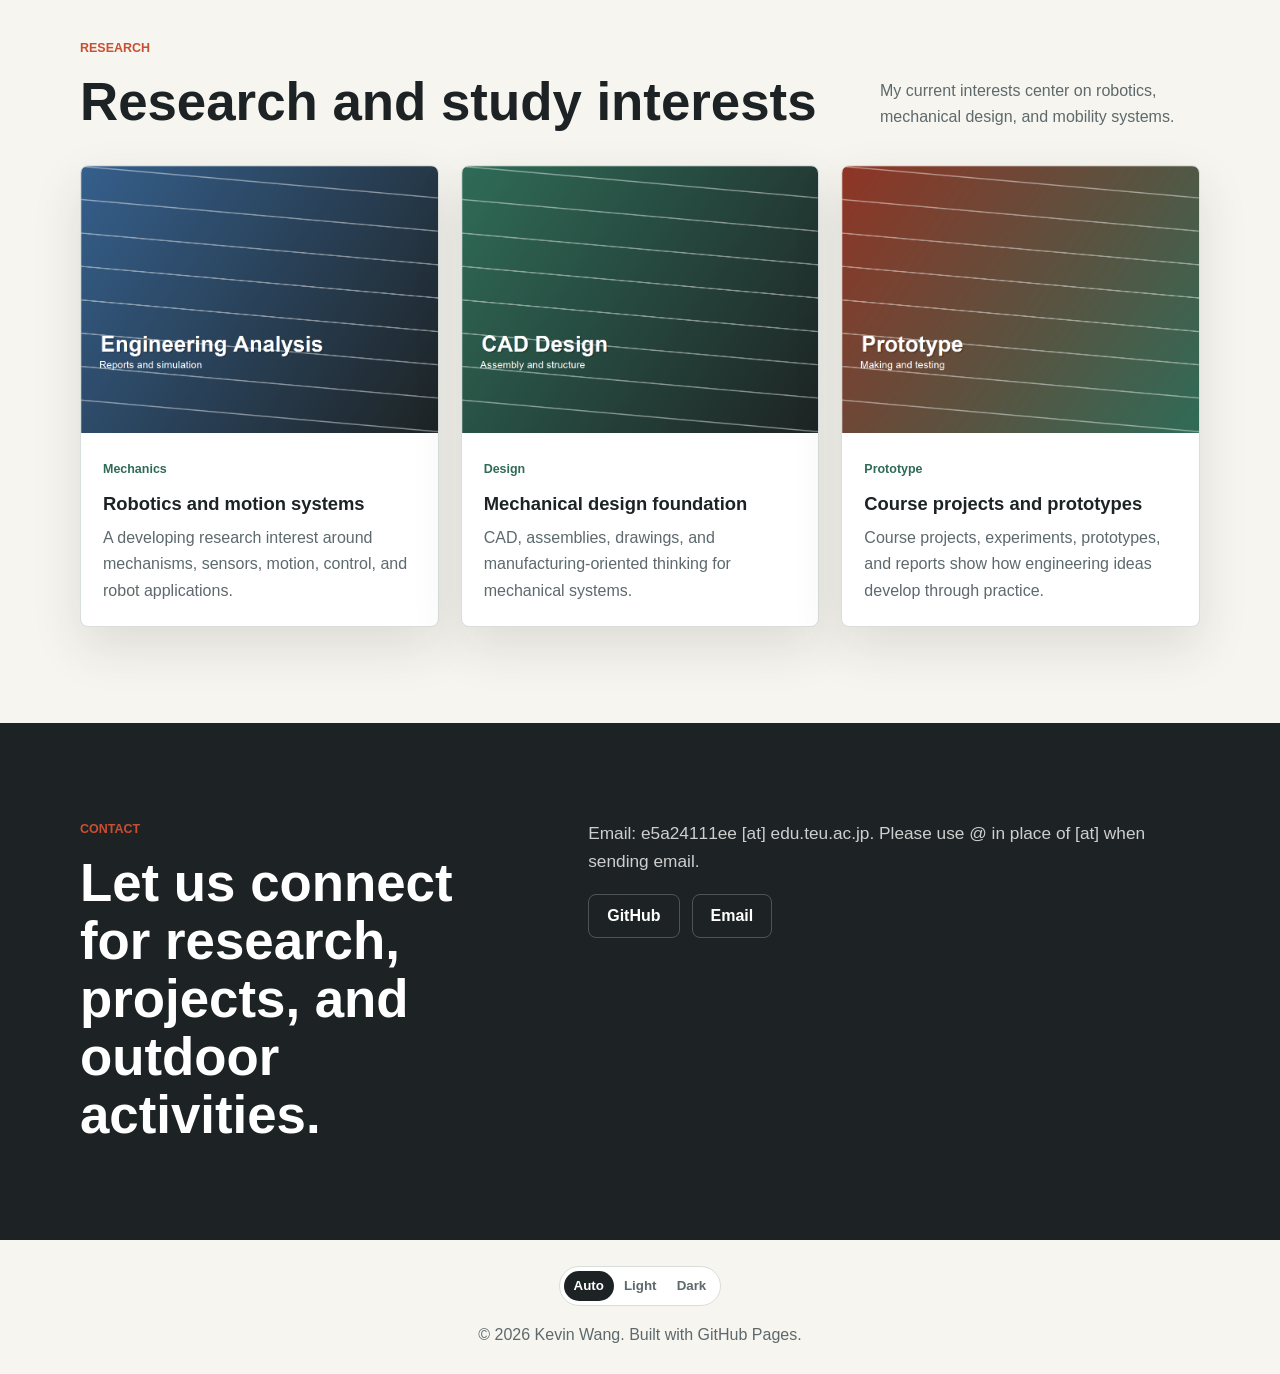
==== commit 94b39931: "Add static blog page" ====
--- a/index.html
+++ b/index.html
@@ -26,6 +26,7 @@
         <a href="index.html#research" data-i18n="nav.research">Research</a>
         <a href="activity.html" data-i18n="nav.activity">Cycling & Skiing</a>
         <a href="photos.html" data-i18n="nav.photos">Photos</a>
+        <a href="blog.html" data-i18n="nav.blog">Blog</a>
         <a href="index.html#contact" data-i18n="nav.contact">Contact</a>
         <div class="language-switcher" aria-label="Language selector">
           <button class="lang-button active" type="button" data-lang="en">EN</button>
--- a/assets/css/styles.css
+++ b/assets/css/styles.css
@@ -455,6 +455,48 @@
   gap: 22px;
 }
 
+.blog-grid {
+  display: grid;
+  grid-template-columns: repeat(3, minmax(0, 1fr));
+  gap: 22px;
+}
+
+.blog-card {
+  display: grid;
+  min-height: 260px;
+  align-content: start;
+  gap: 14px;
+  padding: 24px;
+  border: 1px solid var(--line);
+  border-radius: 8px;
+  background: var(--surface);
+  box-shadow: var(--shadow);
+}
+
+.blog-card h2 {
+  margin: 0;
+  font-size: 1.35rem;
+  line-height: 1.25;
+}
+
+.blog-card p {
+  margin: 0;
+  color: var(--muted);
+}
+
+.blog-card a {
+  width: fit-content;
+  margin-top: auto;
+  color: var(--accent);
+  font-weight: 900;
+}
+
+.blog-date {
+  color: var(--blue);
+  font-size: 0.85rem;
+  font-weight: 900;
+}
+
 .project-card {
   overflow: hidden;
   border: 1px solid var(--line);
@@ -502,6 +544,12 @@
   background: #d8dedb;
 }
 
+.gallery-grid figure:focus,
+.activity-photo-grid figure:focus {
+  outline: 2px solid var(--accent);
+  outline-offset: 3px;
+}
+
 .gallery-grid img {
   width: 100%;
   height: 100%;
@@ -514,6 +562,25 @@
   transform: scale(1.04);
 }
 
+.natural-gallery {
+  align-items: start;
+}
+
+.natural-gallery figure {
+  min-height: 0;
+}
+
+.natural-gallery img {
+  height: auto;
+  min-height: 0;
+  aspect-ratio: auto;
+  object-fit: contain;
+}
+
+.natural-gallery figure:hover img {
+  transform: none;
+}
+
 .gallery-grid figcaption {
   position: absolute;
   right: 12px;
@@ -524,6 +591,16 @@
   background: rgba(29, 35, 36, 0.72);
   color: #fff;
   font-weight: 800;
+  opacity: 0;
+  transform: translateY(8px);
+  transition: opacity 0.2s ease, transform 0.2s ease;
+}
+
+.gallery-grid figure:hover figcaption,
+.gallery-grid figure:focus figcaption,
+.gallery-grid figure:focus-within figcaption {
+  opacity: 1;
+  transform: translateY(0);
 }
 
 .activity-layout {
@@ -568,6 +645,70 @@
   border: 1px solid var(--line);
   border-radius: 8px;
   background: var(--surface);
+}
+
+.media-ride-item {
+  grid-template-columns: 180px 92px minmax(0, 1fr);
+  align-items: center;
+}
+
+.media-ride-item img {
+  width: 100%;
+  aspect-ratio: 4 / 3;
+  border-radius: 8px;
+  object-fit: cover;
+}
+
+.activity-photo-grid {
+  display: grid;
+  grid-template-columns: repeat(4, minmax(0, 1fr));
+  gap: 16px;
+  align-items: start;
+}
+
+.activity-photo-grid figure {
+  position: relative;
+  margin: 0;
+  overflow: hidden;
+  border-radius: 8px;
+  background: var(--surface);
+}
+
+.activity-photo-grid img {
+  width: 100%;
+  height: auto;
+  object-fit: contain;
+}
+
+.activity-photo-grid figcaption {
+  position: absolute;
+  right: 12px;
+  bottom: 12px;
+  left: 12px;
+  padding: 10px 12px;
+  border-radius: 8px;
+  background: rgba(29, 35, 36, 0.72);
+  color: #fff;
+  font-size: 0.9rem;
+  font-weight: 800;
+  opacity: 0;
+  transform: translateY(8px);
+  transition: opacity 0.2s ease, transform 0.2s ease;
+}
+
+.activity-photo-grid figure:hover figcaption,
+.activity-photo-grid figure:focus figcaption,
+.activity-photo-grid figure:focus-within figcaption {
+  opacity: 1;
+  transform: translateY(0);
+}
+
+@media (hover: none) {
+  .gallery-grid figure:active figcaption,
+  .activity-photo-grid figure:active figcaption {
+    opacity: 1;
+    transform: translateY(0);
+  }
 }
 
 .ride-date {
@@ -663,7 +804,24 @@
   }
 
   .project-grid,
-  .gallery-grid {
+  .gallery-grid,
+  .blog-grid {
+    grid-template-columns: repeat(2, minmax(0, 1fr));
+  }
+
+  .media-ride-item {
+    grid-template-columns: 140px minmax(0, 1fr);
+  }
+
+  .media-ride-item .ride-date {
+    grid-column: 2;
+  }
+
+  .media-ride-item div {
+    grid-column: 1 / -1;
+  }
+
+  .activity-photo-grid {
     grid-template-columns: repeat(2, minmax(0, 1fr));
   }
 }
@@ -683,7 +841,8 @@
   }
 
   .project-grid,
-  .gallery-grid {
+  .gallery-grid,
+  .blog-grid {
     grid-template-columns: 1fr;
   }
 
@@ -691,4 +850,15 @@
     grid-template-columns: 1fr;
     gap: 8px;
   }
-}
+
+  .media-ride-item,
+  .media-ride-item .ride-date,
+  .media-ride-item div {
+    grid-template-columns: 1fr;
+    grid-column: auto;
+  }
+
+  .activity-photo-grid {
+    grid-template-columns: 1fr;
+  }
+}
